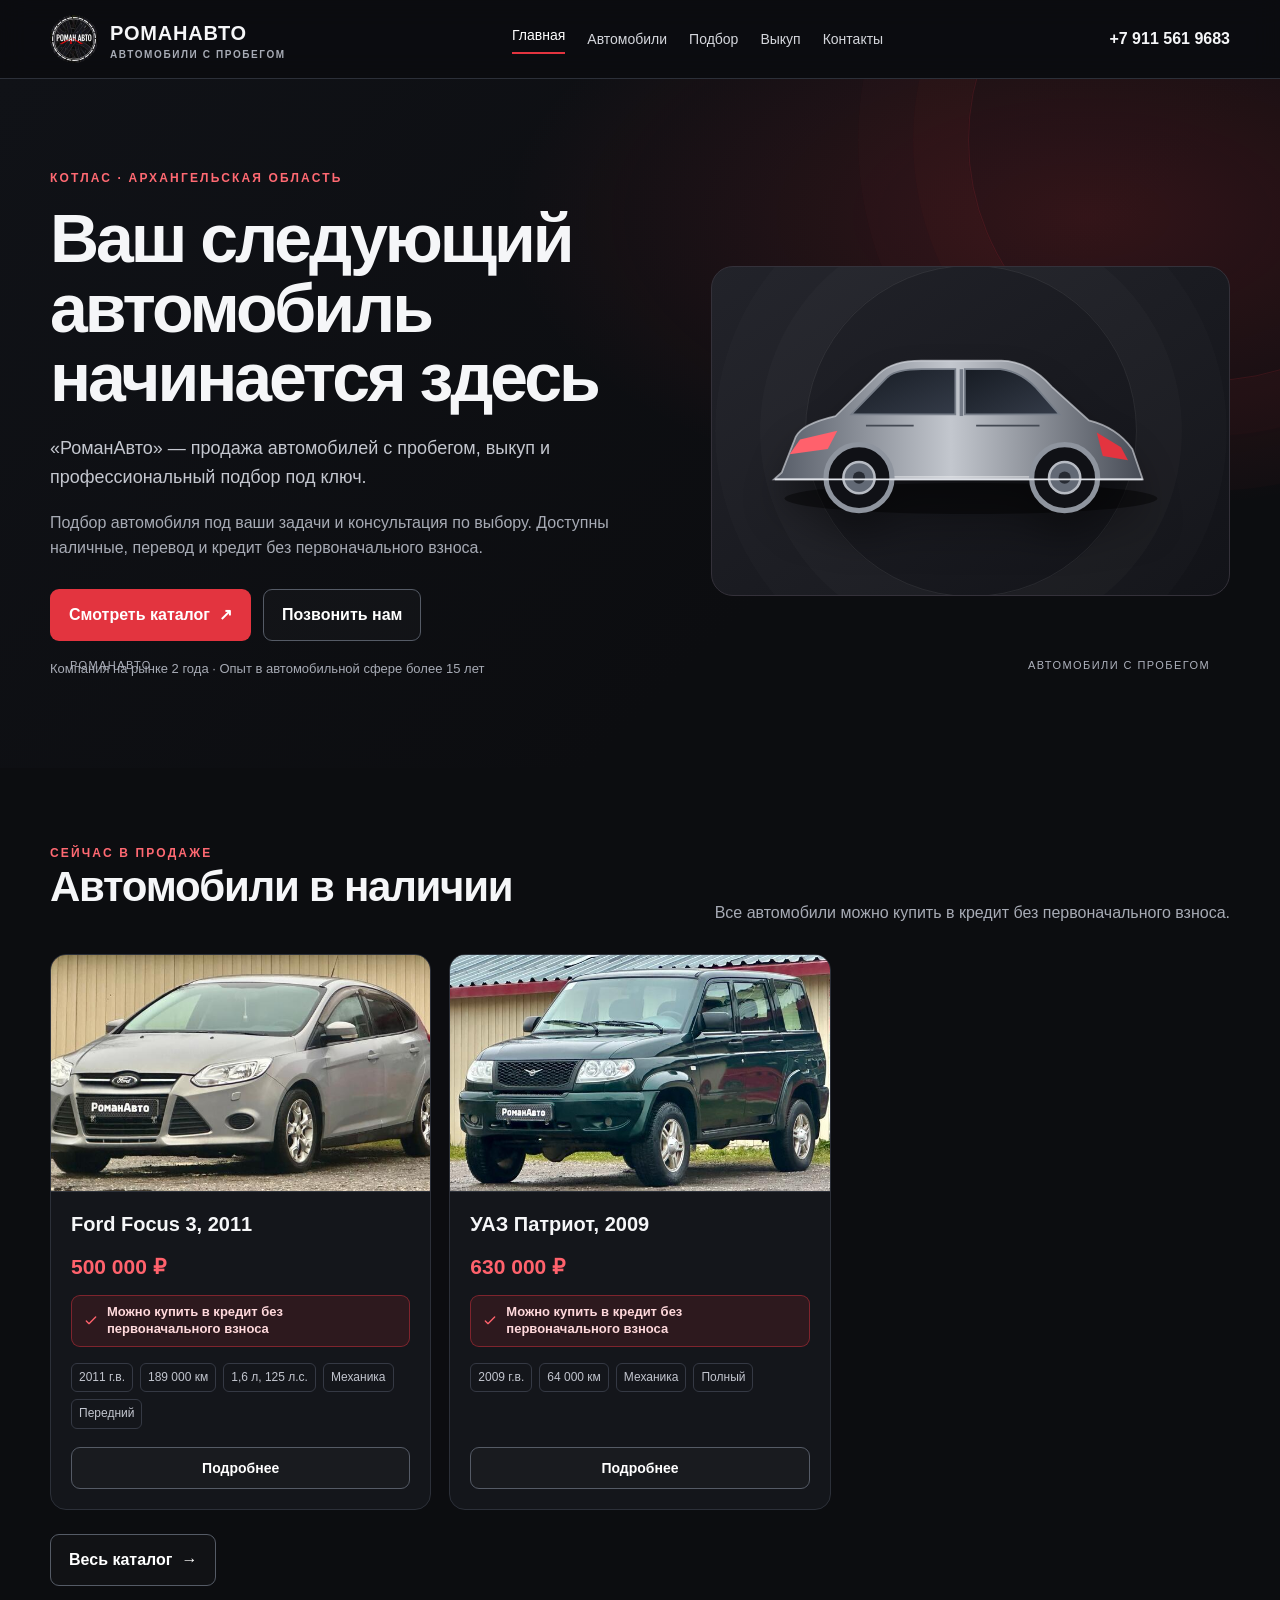
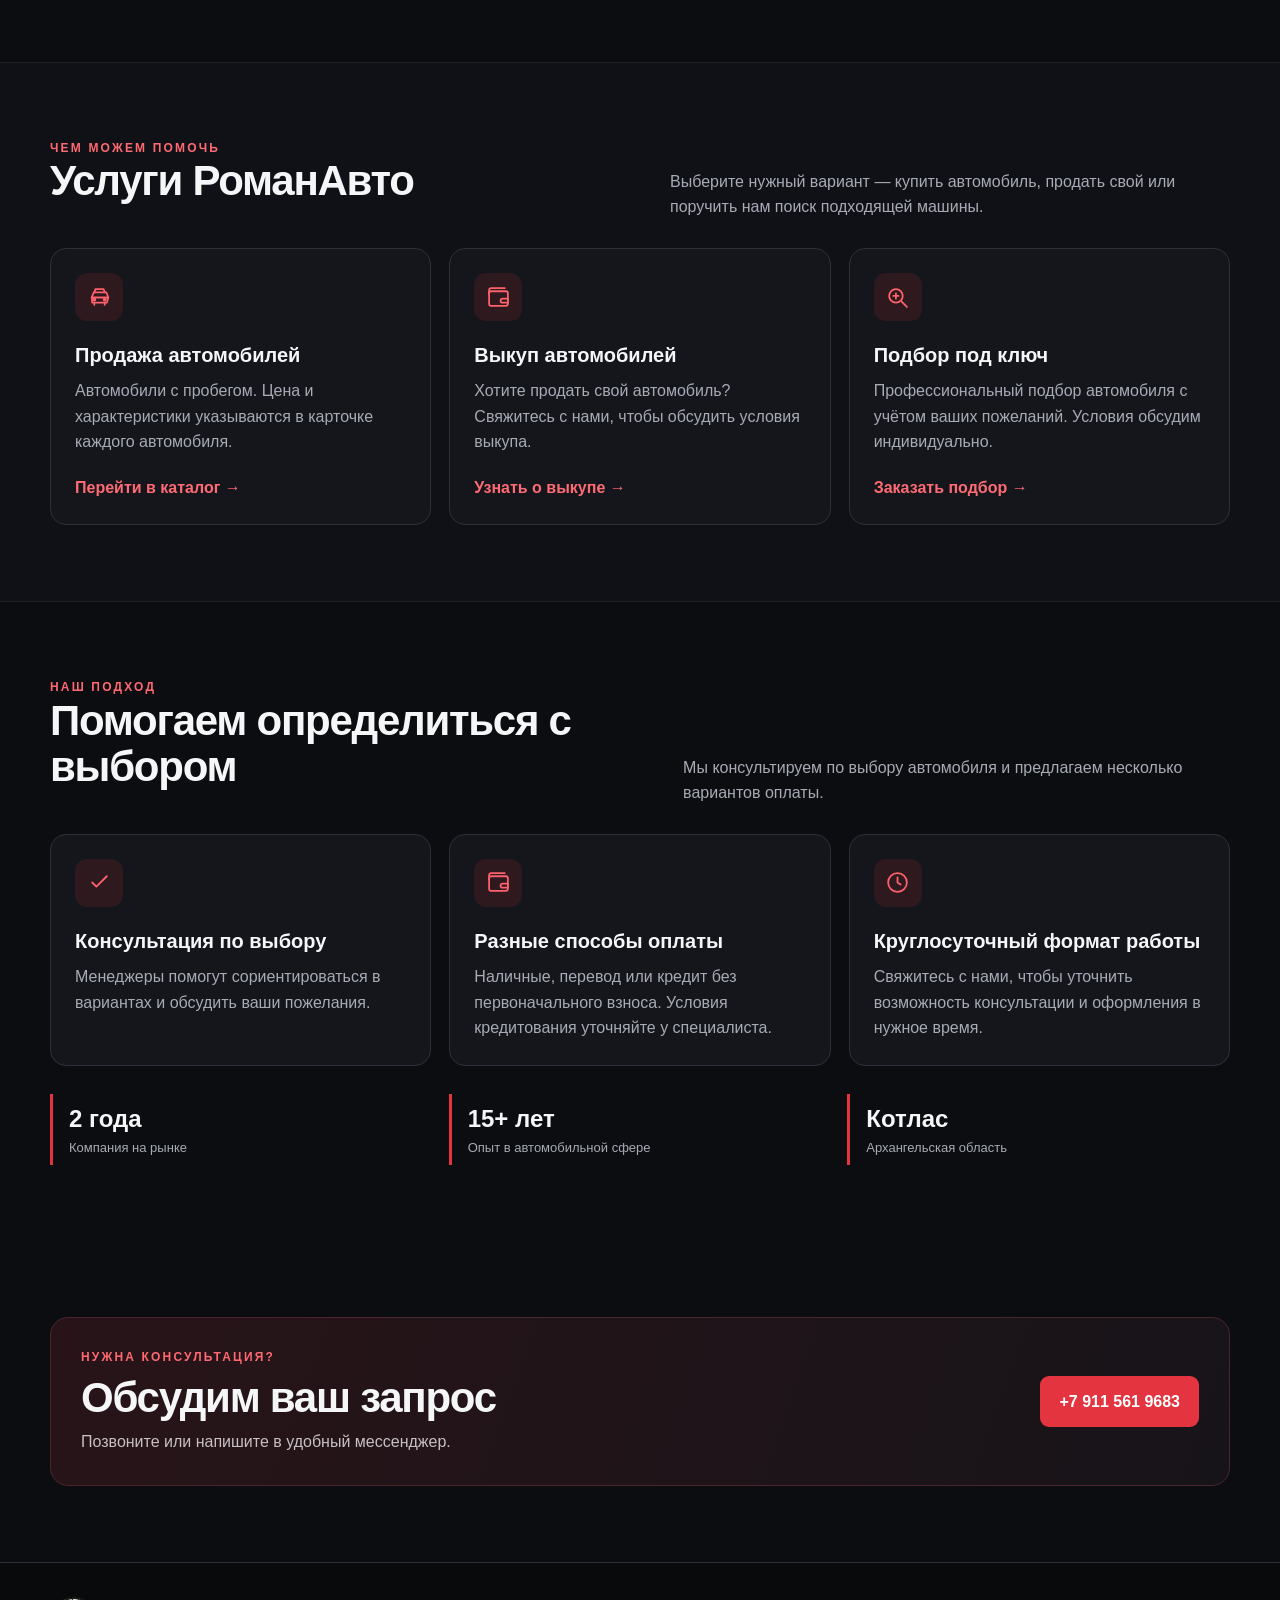
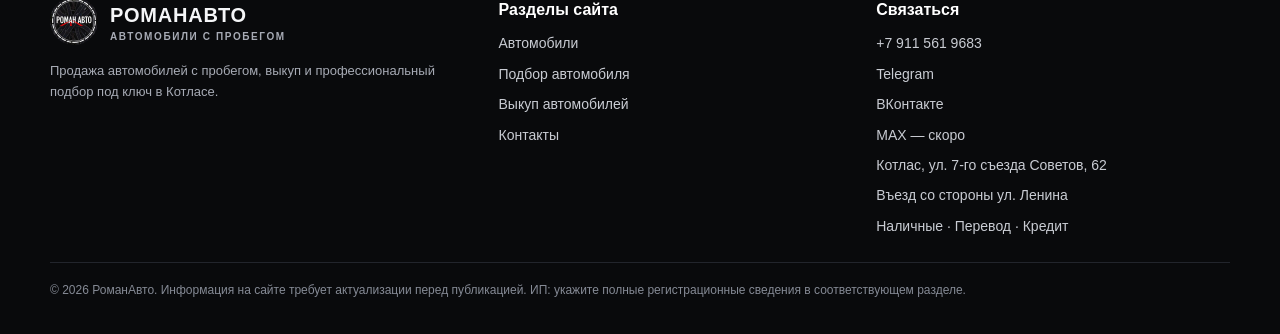
==== index.html @ b4054505 "Подчистил, убрал лишние пробелы и исправил ошибки в коде." ====
<!doctype html>
<html lang="ru">
<head>
<meta charset="utf-8">
<meta name="viewport" content="width=device-width, initial-scale=1">
<meta name="theme-color" content="#0c0d10">
<meta name="description" content="РоманАвто в Котласе, Архангельская область: продажа автомобилей с пробегом, выкуп и профессиональный подбор под ключ. Наличные, перевод, кредит.">
<title>РоманАвто — автомобили с пробегом в Котласе</title>
<link rel="stylesheet" href="assets/style.css">
</head>
<body>
<a class="skip-link" href="#main">Перейти к содержанию</a>
<header class="site-header"><div class="container header-inner">
<a class="brand" href="index.html"><img class="brand-logo" src="assets/logo.jpg" alt="Логотип РоманАвто" width="48" height="48"><span>РОМАНАВТО<small>АВТОМОБИЛИ С ПРОБЕГОМ</small></span></a>
<button class="menu-toggle" aria-expanded="false" aria-label="Открыть меню">Меню ☰</button>
<nav class="nav" aria-label="Основная навигация"><a href="index.html" aria-current="page">Главная</a><a href="catalog.html" >Автомобили</a><a href="selection.html" >Подбор</a><a href="buyout.html" >Выкуп</a><a href="contacts.html" >Контакты</a></nav>
<a class="header-phone" href="tel:+79115619683">+7 911 561 9683</a>
</div></header>
<main id="main">
<section class="hero"><div class="container hero-grid">
<div>
<div class="eyebrow">Котлас · Архангельская область</div>
<h1>Ваш следующий автомобиль начинается здесь</h1>
<p class="lead">«РоманАвто» — продажа автомобилей с пробегом, выкуп и профессиональный подбор под ключ.</p>
<p style="color:#a7abb5">Подбор автомобиля под ваши задачи и консультация по выбору. Доступны наличные, перевод и кредит без первоначального взноса.</p>
<div class="hero-actions"><a class="btn btn-primary" href="catalog.html">Смотреть каталог <span aria-hidden="true">↗</span></a><a class="btn btn-secondary" href="tel:+79115619683">Позвонить нам</a></div>
<p class="hero-note">Компания на рынке 2 года · Опыт в автомобильной сфере более 15 лет</p>
</div>
<div class="hero-visual"><svg class="car-art" viewBox="0 0 560 260" role="img" aria-label="Стилизованная иллюстрация автомобиля">
<defs><linearGradient id="paint" x1="0" x2="1"><stop offset="0" stop-color="#555b66"/><stop offset=".48" stop-color="#c3c7ce"/><stop offset="1" stop-color="#464b55"/></linearGradient><linearGradient id="glass" x1="0" y1="0" x2="1" y2="1"><stop stop-color="#171c24"/><stop offset="1" stop-color="#343b48"/></linearGradient></defs>
<ellipse cx="280" cy="208" rx="215" ry="18" fill="#000" opacity=".45"/>
<path d="M62 178 L78 137 Q85 122 124 113 L174 64 Q190 49 223 49 L315 49 Q348 50 373 79 L416 118 Q448 126 466 151 L478 186 L53 186 Z" fill="url(#paint)" stroke="#d6d9df" stroke-opacity=".65" stroke-width="2"/>
<path d="M142 111 L184 68 Q194 59 223 59 L262 59 L262 111 Z" fill="url(#glass)" stroke="#777e89" stroke-width="2"/>
<path d="M273 59 L314 59 Q340 62 360 86 L382 111 L273 111 Z" fill="url(#glass)" stroke="#777e89" stroke-width="2"/>
<path d="M269 59 L269 113" stroke="#747b87" stroke-width="4"/>
<path d="M83 140 L126 130 L115 151 L71 157 Z" fill="#ff616c"/>
<path d="M425 132 L453 149 L461 164 L432 159 Z" fill="#e3343f"/>
<path d="M127 183 L403 183" stroke="#f0f1f4" stroke-opacity=".5" stroke-width="2"/>
<path d="M159 124 L214 124 M286 124 L359 124" stroke="#444a54" stroke-width="2"/>
<circle cx="151" cy="184" r="38" fill="#101116" stroke="#8e949e" stroke-width="6"/><circle cx="151" cy="184" r="18" fill="#626975" stroke="#b7bbc3" stroke-width="3"/><circle cx="151" cy="184" r="7" fill="#272b33"/>
<circle cx="388" cy="184" r="38" fill="#101116" stroke="#8e949e" stroke-width="6"/><circle cx="388" cy="184" r="18" fill="#626975" stroke="#b7bbc3" stroke-width="3"/><circle cx="388" cy="184" r="7" fill="#272b33"/>
<path d="M54 186 L478 186" stroke="#dfe2e8" stroke-width="2"/>
</svg></div>
<div class="visual-label"><span>РОМАНАВТО</span><span>АВТОМОБИЛИ С ПРОБЕГОМ</span></div></div>
</div></section>
<section class="section"><div class="container">
<div class="section-head"><div><div class="eyebrow">Сейчас в продаже</div><h2>Автомобили в наличии</h2></div><p>Все автомобили можно купить в кредит без первоначального взноса.</p></div>
<div class="car-grid" data-car-featured></div>
<div style="margin-top:24px"><a class="btn btn-secondary" href="catalog.html">Весь каталог <span aria-hidden="true">→</span></a></div>
</div></section>
<section class="section section-alt"><div class="container">
<div class="section-head"><div><div class="eyebrow">Чем можем помочь</div><h2>Услуги РоманАвто</h2></div><p>Выберите нужный вариант — купить автомобиль, продать свой или поручить нам поиск подходящей машины.</p></div>
<div class="grid-3">
<article class="card service-card"><div class="card-icon"><svg viewBox="0 0 24 24" fill="none" stroke="currentColor" stroke-width="1.7" stroke-linecap="round" stroke-linejoin="round" aria-hidden="true"><path d="M5 17h14l1.5-5-2-5h-12l-2 5L5 17Z"/><path d="M4.5 12h15M7 17v2m10-2v2M7 7l1-3h8l1 3"/><circle cx="7" cy="14" r="1"/><circle cx="17" cy="14" r="1"/></svg></div><h3>Продажа автомобилей</h3><p>Автомобили с пробегом. Цена и характеристики указываются в карточке каждого автомобиля.</p><a class="text-link" href="catalog.html">Перейти в каталог →</a></article>
<article class="card service-card"><div class="card-icon"><svg viewBox="0 0 24 24" fill="none" stroke="currentColor" stroke-width="1.7" stroke-linecap="round" stroke-linejoin="round" aria-hidden="true"><rect x="3" y="6" width="18" height="14" rx="2"/><path d="M3 9V5a2 2 0 0 1 2-2h13"/><path d="M16 13h5v4h-5a2 2 0 0 1 0-4Z"/></svg></div><h3>Выкуп автомобилей</h3><p>Хотите продать свой автомобиль? Свяжитесь с нами, чтобы обсудить условия выкупа.</p><a class="text-link" href="buyout.html">Узнать о выкупе →</a></article>
<article class="card service-card"><div class="card-icon"><svg viewBox="0 0 24 24" fill="none" stroke="currentColor" stroke-width="1.7" stroke-linecap="round" stroke-linejoin="round" aria-hidden="true"><circle cx="10.5" cy="10.5" r="6.5"/><path d="m16 16 5 5"/><path d="M8 10.5h5M10.5 8v5"/></svg></div><h3>Подбор под ключ</h3><p>Профессиональный подбор автомобиля с учётом ваших пожеланий. Условия обсудим индивидуально.</p><a class="text-link" href="selection.html">Заказать подбор →</a></article>
</div>
</div></section>
<section class="section"><div class="container">
<div class="section-head"><div><div class="eyebrow">Наш подход</div><h2>Помогаем определиться с выбором</h2></div><p>Мы консультируем по выбору автомобиля и предлагаем несколько вариантов оплаты.</p></div>
<div class="grid-3">
<div class="card"><div class="card-icon"><svg viewBox="0 0 24 24" fill="none" stroke="currentColor" stroke-width="1.7" stroke-linecap="round" stroke-linejoin="round" aria-hidden="true"><path d="m5 12 4 4L19 6"/></svg></div><h3>Консультация по выбору</h3><p>Менеджеры помогут сориентироваться в вариантах и обсудить ваши пожелания.</p></div>
<div class="card"><div class="card-icon"><svg viewBox="0 0 24 24" fill="none" stroke="currentColor" stroke-width="1.7" stroke-linecap="round" stroke-linejoin="round" aria-hidden="true"><rect x="3" y="6" width="18" height="14" rx="2"/><path d="M3 9V5a2 2 0 0 1 2-2h13"/><path d="M16 13h5v4h-5a2 2 0 0 1 0-4Z"/></svg></div><h3>Разные способы оплаты</h3><p>Наличные, перевод или кредит без первоначального взноса. Условия кредитования уточняйте у специалиста.</p></div>
<div class="card"><div class="card-icon"><svg viewBox="0 0 24 24" fill="none" stroke="currentColor" stroke-width="1.7" stroke-linecap="round" stroke-linejoin="round" aria-hidden="true"><circle cx="12" cy="12" r="9"/><path d="M12 7v5l3 2"/></svg></div><h3>Круглосуточный формат работы</h3><p>Свяжитесь с нами, чтобы уточнить возможность консультации и оформления в нужное время.</p></div>
</div>
<div class="stats"><div class="stat"><strong>2 года</strong><span>Компания на рынке</span></div><div class="stat"><strong>15+ лет</strong><span>Опыт в автомобильной сфере</span></div><div class="stat"><strong>Котлас</strong><span>Архангельская область</span></div></div>
</div></section>
<section class="section"><div class="container">
<div class="cta-band"><div><div class="eyebrow">Нужна консультация?</div><h2 style="margin:8px 0">Обсудим ваш запрос</h2><p>Позвоните или напишите в удобный мессенджер.</p></div><a class="btn btn-primary" href="tel:+79115619683">+7 911 561 9683</a></div>
</div></section>
</main>
<footer class="site-footer"><div class="container">
<div class="footer-grid">
<div><a class="brand" href="index.html"><img class="brand-logo" src="assets/logo.jpg" alt="Логотип РоманАвто" width="48" height="48"><span>РОМАНАВТО<small>АВТОМОБИЛИ С ПРОБЕГОМ</small></span></a><p class="footer-copy" style="margin-top:16px">Продажа автомобилей с пробегом, выкуп и профессиональный подбор под ключ в Котласе.</p></div>
<div><div class="footer-title">Разделы сайта</div><div class="footer-links"><a href="catalog.html">Автомобили</a><a href="selection.html">Подбор автомобиля</a><a href="buyout.html">Выкуп автомобилей</a><a href="contacts.html">Контакты</a></div></div>
<div><div class="footer-title">Связаться</div><div class="footer-links"><a href="tel:+79115619683">+7 911 561 9683</a><a href="https://t.me/romanavtosv" target="_blank" rel="noopener noreferrer">Telegram</a><a href="https://vk.ru/romanautos" target="_blank" rel="noopener noreferrer">ВКонтакте</a><span>MAX — скоро</span><a href="contacts.html#map">Котлас, ул. 7-го съезда Советов, 62</a><span>Въезд со стороны ул. Ленина</span><span>Наличные · Перевод · Кредит</span></div></div>
</div><div class="footer-bottom">© <span data-year></span> РоманАвто. Информация на сайте требует актуализации перед публикацией. ИП: укажите полные регистрационные сведения в соответствующем разделе.</div>
</div></footer>
<script>document.querySelectorAll("[data-year]").forEach(el=>el.textContent=new Date().getFullYear());</script>
<script src="assets/cars.js"></script><script src="assets/script.js"></script>
</body>
</html>
---- assets/style.css ----
:root {
  --bg: #0c0d10;
  --panel: #14161b;
  --panel-2: #1b1e25;
  --text: #f5f6f8;
  --muted: #a7abb5;
  --line: #2c3039;
  --red: #e3343f;
  --red-hover: #ff4651;
  --max: 1180px;
}
* { box-sizing: border-box; }
html { scroll-behavior: smooth; }
body {
  margin: 0; background: var(--bg); color: var(--text);
  font: 16px/1.6 Inter, -apple-system, BlinkMacSystemFont, "Segoe UI", Arial, sans-serif;
}
a { color: inherit; text-decoration: none; }
img, svg { max-width: 100%; }
button, input, select { font: inherit; }
.container { width: min(var(--max), calc(100% - 40px)); margin: 0 auto; }
.skip-link { position: absolute; left: -9999px; }
.skip-link:focus { left: 16px; top: 16px; z-index: 100; background: #fff; color: #000; padding: 10px; }
.site-header { position: sticky; top: 0; z-index: 20; background: rgba(12,13,16,.94); backdrop-filter: blur(14px); border-bottom: 1px solid var(--line); }
.header-inner { display:flex; align-items:center; justify-content:space-between; min-height:78px; gap:24px; }
.brand { display:flex; align-items:center; gap:12px; font-weight:900; letter-spacing:.04em; font-size:20px; }
.brand-mark { display:grid; place-items:center; width:42px; height:42px; background:var(--red); border-radius:10px; color:#fff; font-weight:900; font-size:19px; }
.brand-logo { display:block; width:48px; height:48px; border-radius:50%; object-fit:cover; flex-shrink:0; }
.brand small { display:block; font-size:10px; color:var(--muted); letter-spacing:.16em; font-weight:700; line-height:1.2; }
.nav { display:flex; gap:22px; align-items:center; }
.nav a { font-size:14px; color:#d5d7dd; transition:color .2s; }
.nav a:hover, .nav a[aria-current="page"] { color:#fff; }
.nav a[aria-current="page"] { border-bottom:2px solid var(--red); padding-bottom:6px; }
.header-phone { white-space:nowrap; font-weight:800; }
.menu-toggle { display:none; background:transparent; color:#fff; border:1px solid var(--line); border-radius:8px; padding:8px 11px; }
.btn { display:inline-flex; justify-content:center; align-items:center; gap:9px; min-height:48px; padding:12px 18px; border-radius:9px; border:1px solid transparent; font-weight:800; cursor:pointer; transition:transform .2s, background .2s; }
.btn:hover { transform:translateY(-1px); }
.btn-primary { background:var(--red); color:white; }
.btn-primary:hover { background:var(--red-hover); }
.btn-secondary { border-color:#555b66; background:rgba(255,255,255,.02); color:#fff; }
.btn-secondary:hover { background:rgba(255,255,255,.08); }
.btn-small { min-height:40px; padding:9px 13px; font-size:14px; }
.hero { position:relative; overflow:hidden; padding:90px 0 76px; background:radial-gradient(ellipse at 85% 20%, rgba(227,52,63,.18), transparent 38%), linear-gradient(135deg,#101217,#0c0d10 65%); }
.hero:after { content:""; position:absolute; width:480px; height:480px; border:1px solid rgba(227,52,63,.15); border-radius:50%; right:-170px; top:-180px; box-shadow:0 0 0 55px rgba(227,52,63,.025), 0 0 0 110px rgba(227,52,63,.02); pointer-events:none; }
.hero-grid { display:grid; grid-template-columns:1.08fr .92fr; align-items:center; gap:52px; position:relative; z-index:1; }
.eyebrow { color:#ff6972; font-size:12px; letter-spacing:.18em; text-transform:uppercase; font-weight:900; }
h1,h2,h3,p { margin-top:0; }
h1 { font-size:clamp(38px,5.5vw,68px); line-height:1.02; letter-spacing:-.045em; margin:16px 0 22px; }
h2 { font-size:clamp(28px,3.5vw,42px); line-height:1.1; letter-spacing:-.03em; margin-bottom:16px; }
h3 { font-size:20px; line-height:1.25; margin-bottom:10px; }
.lead { font-size:18px; color:#c4c7cf; max-width:620px; }
.hero-actions { display:flex; gap:12px; flex-wrap:wrap; margin-top:28px; }
.hero-note { color:var(--muted); font-size:13px; margin-top:18px; }
.hero-visual { min-height:330px; border:1px solid #34313a; border-radius:22px; background:linear-gradient(145deg,#22232a,#121318); position:relative; display:flex; align-items:center; justify-content:center; overflow:hidden; }
.hero-visual:before { content:""; position:absolute; width:330px; height:330px; border-radius:50%; border:1px solid rgba(255,255,255,.08); box-shadow:0 0 0 45px rgba(255,255,255,.018),0 0 0 90px rgba(255,255,255,.012); }
.car-art { width:94%; position:relative; z-index:1; filter:drop-shadow(0 24px 18px rgba(0,0,0,.4)); }
.visual-label { position:absolute; bottom:18px; left:20px; right:20px; display:flex; justify-content:space-between; gap:12px; font-size:11px; color:#aeb2bd; letter-spacing:.13em; text-transform:uppercase; }
.section { padding:76px 0; }
.section-alt { background:#101116; border-top:1px solid #1d2027; border-bottom:1px solid #1d2027; }
.section-head { display:flex; justify-content:space-between; align-items:end; gap:24px; margin-bottom:28px; }
.section-head p { color:var(--muted); max-width:560px; margin-bottom:0; }
.grid-3 { display:grid; grid-template-columns:repeat(3,1fr); gap:18px; }
.grid-2 { display:grid; grid-template-columns:repeat(2,1fr); gap:18px; }
.card { background:var(--panel); border:1px solid var(--line); border-radius:16px; padding:24px; }
.card p { color:var(--muted); margin-bottom:0; }
.card-icon { width:48px; height:48px; display:grid; place-items:center; border-radius:12px; background:rgba(227,52,63,.12); color:#ff626c; margin-bottom:22px; }
.card-icon svg { width:25px; height:25px; }
.service-card { min-height:230px; display:flex; flex-direction:column; align-items:flex-start; }
.service-card .text-link { margin-top:auto; padding-top:20px; color:#ff6b74; font-weight:800; }
.text-link:hover { color:#fff; }
.stats { display:grid; grid-template-columns:repeat(3,1fr); gap:16px; margin-top:28px; }
.stat { border-left:3px solid var(--red); padding:6px 0 6px 16px; }
.stat strong { display:block; font-size:24px; }
.stat span { display:block; font-size:13px; color:var(--muted); }
.cta-band { display:flex; align-items:center; justify-content:space-between; gap:24px; background:linear-gradient(110deg,#281418,#171419); border:1px solid #4a262c; border-radius:18px; padding:30px; }
.cta-band p { margin-bottom:0; color:#c8c0c3; }
.page-hero { padding:62px 0 42px; background:radial-gradient(ellipse at 85% 10%,rgba(227,52,63,.13),transparent 35%),#101116; border-bottom:1px solid var(--line); }
.page-hero h1 { font-size:clamp(34px,4.6vw,54px); margin-bottom:14px; }
.breadcrumb { color:var(--muted); font-size:13px; margin-bottom:18px; }
.breadcrumb a:hover { color:#fff; }
.page-intro { color:#c4c7cf; max-width:760px; font-size:17px; margin-bottom:0; }
.filter-row { display:flex; flex-wrap:wrap; gap:10px; margin:24px 0; }
.filter-row input, .filter-row select, .form-control { background:#0e1014; border:1px solid #343944; color:#fff; padding:12px 14px; border-radius:9px; min-height:46px; }
.filter-row input { flex:1; min-width:210px; }
.filter-row select { min-width:180px; }
.car-grid { display:grid; grid-template-columns:repeat(3,1fr); gap:18px; }
.car-card { background:var(--panel); border:1px solid var(--line); border-radius:16px; overflow:hidden; display:flex; flex-direction:column; }
.car-card-body { padding:20px; display:flex; flex-direction:column; flex:1; }
.car-placeholder { min-height:190px; display:grid; place-items:center; background:linear-gradient(145deg,#252831,#111318); border-bottom:1px solid var(--line); position:relative; overflow:hidden; }
.car-placeholder:before { content:""; position:absolute; width:210px; height:210px; border:1px solid rgba(255,255,255,.06); border-radius:50%; box-shadow:0 0 0 30px rgba(255,255,255,.018); }
.car-placeholder svg { width:88%; position:relative; z-index:1; }
.demo-tag { position:absolute; z-index:2; top:12px; left:12px; background:#5b252b; color:#ffdfe1; border:1px solid #8d343d; border-radius:5px; font-size:10px; font-weight:900; padding:5px 8px; letter-spacing:.06em; }
.car-photo { display:block; aspect-ratio:16/10; min-height:0; padding:0; }
.car-photo:before { display:none; }
.car-photo img { width:100%; height:100%; object-fit:cover; transition:transform .3s; }
.car-card:hover .car-photo img { transform:scale(1.03); }
.credit-badge { display:flex; align-items:center; gap:8px; background:rgba(227,52,63,.12); border:1px solid rgba(227,52,63,.45); color:#ffd9dc; border-radius:9px; padding:8px 11px; font-size:13px; font-weight:700; line-height:1.3; margin:2px 0 6px; }
.credit-badge svg { width:16px; height:16px; flex-shrink:0; color:#ff626c; }
.gallery { display:flex; flex-direction:column; gap:10px; min-width:0; }
.gallery-main { display:block; border:1px solid var(--line); border-radius:16px; overflow:hidden; background:#111318; aspect-ratio:16/10; }
.gallery-main img { width:100%; height:100%; object-fit:cover; }
.gallery-thumbs { display:grid; grid-template-columns:repeat(5,1fr); gap:8px; }
.gallery-thumb { padding:0; border:2px solid transparent; border-radius:9px; overflow:hidden; cursor:pointer; background:none; aspect-ratio:16/10; opacity:.7; }
.gallery-thumb.active, .gallery-thumb:hover { border-color:var(--red); opacity:1; }
.gallery-thumb img { width:100%; height:100%; object-fit:cover; display:block; }
.promo-banner { display:block; background:#0c0d10; border-bottom:1px solid var(--line); }
.promo-banner img { display:block; width:100%; max-width:1600px; height:auto; margin:0 auto; }
.car-card h3 { margin-bottom:8px; }
.car-price { color:#ff626c; font-size:21px; font-weight:900; margin:5px 0 10px; }
.car-meta { display:flex; flex-wrap:wrap; gap:7px; margin:10px 0 18px; }
.car-meta span { font-size:12px; color:#c2c5ce; border:1px solid #353944; border-radius:6px; padding:4px 7px; }
.car-card .btn { width:100%; margin-top:auto; }
.demo-warning { padding:14px 16px; background:#21191a; border:1px solid #5b3337; color:#f2c4c7; border-radius:10px; font-size:13px; }
.detail-layout { display:grid; grid-template-columns:1.1fr .9fr; gap:28px; }
.detail-panel { background:var(--panel); border:1px solid var(--line); padding:26px; border-radius:16px; }
.list-check { list-style:none; padding:0; margin:18px 0 0; }
.list-check li { padding:10px 0 10px 28px; position:relative; border-bottom:1px solid #252832; color:#d7d9df; }
.list-check li:before { content:"✓"; position:absolute; left:0; color:#ff6972; font-weight:900; }
.contact-grid { display:grid; grid-template-columns:1fr 1fr; gap:18px; }
.contact-link { display:flex; align-items:center; gap:14px; background:var(--panel); border:1px solid var(--line); border-radius:13px; padding:18px; }
.contact-link:hover { border-color:#7b343a; }
.contact-link .card-icon { margin:0; flex-shrink:0; }
.contact-link strong { display:block; }
.contact-link span { display:block; color:var(--muted); font-size:13px; }
.form-grid { display:grid; grid-template-columns:1fr 1fr; gap:14px; }
.form-grid .full { grid-column:1/-1; }
.form-control { width:100%; }
textarea.form-control { min-height:120px; resize:vertical; }
.small-muted { font-size:12px; color:var(--muted); }
.notice { padding:16px; background:#14161b; border-left:3px solid var(--red); color:#c4c7cf; border-radius:0 8px 8px 0; }
.site-footer { border-top:1px solid var(--line); padding:34px 0; background:#090a0c; }
.footer-grid { display:grid; grid-template-columns:1.2fr 1fr 1fr; gap:24px; }
.footer-copy { color:var(--muted); font-size:13px; }
.footer-links { display:grid; gap:8px; font-size:14px; color:#c9ccd3; }
.footer-title { color:#fff; font-weight:800; margin-bottom:10px; }
.footer-bottom { border-top:1px solid #22252c; margin-top:25px; padding-top:18px; color:#858a95; font-size:12px; }
.empty-state { display:none; color:var(--muted); padding:25px 0; }
@media (max-width: 980px) {
  .nav { gap:13px; }
  .nav a { font-size:13px; }
  .header-phone { display:none; }
  .hero-grid { gap:28px; }
  .car-grid { grid-template-columns:repeat(2,1fr); }
  .grid-3 { grid-template-columns:repeat(2,1fr); }
}
@media (max-width: 720px) {
  .container { width:min(var(--max),calc(100% - 28px)); }
  .header-inner { min-height:68px; flex-wrap:wrap; gap:12px; }
  .menu-toggle { display:block; margin-left:auto; }
  .nav { display:none; order:3; width:100%; flex-direction:column; align-items:flex-start; padding:4px 0 16px; gap:13px; }
  .nav.open { display:flex; }
  .hero { padding:56px 0 48px; }
  .hero-grid, .detail-layout { grid-template-columns:1fr; }
  .hero-visual { min-height:240px; }
  .section { padding:54px 0; }
  .section-head { display:block; }
  .section-head p { margin-top:12px; }
  .grid-3, .grid-2, .car-grid, .contact-grid, .footer-grid { grid-template-columns:1fr; }
  .stats { grid-template-columns:1fr; gap:12px; }
  .cta-band { display:block; padding:23px; }
  .cta-band .btn { margin-top:18px; width:100%; }
  .form-grid { grid-template-columns:1fr; }
  .form-grid .full { grid-column:auto; }
}
.map-embed { position:relative; margin-top:16px; border-radius:14px; overflow:hidden; aspect-ratio:16/9; min-height:320px; background:#1a1b20; }
.map-embed iframe { position:absolute; inset:0; width:100%; height:100%; border:0; }
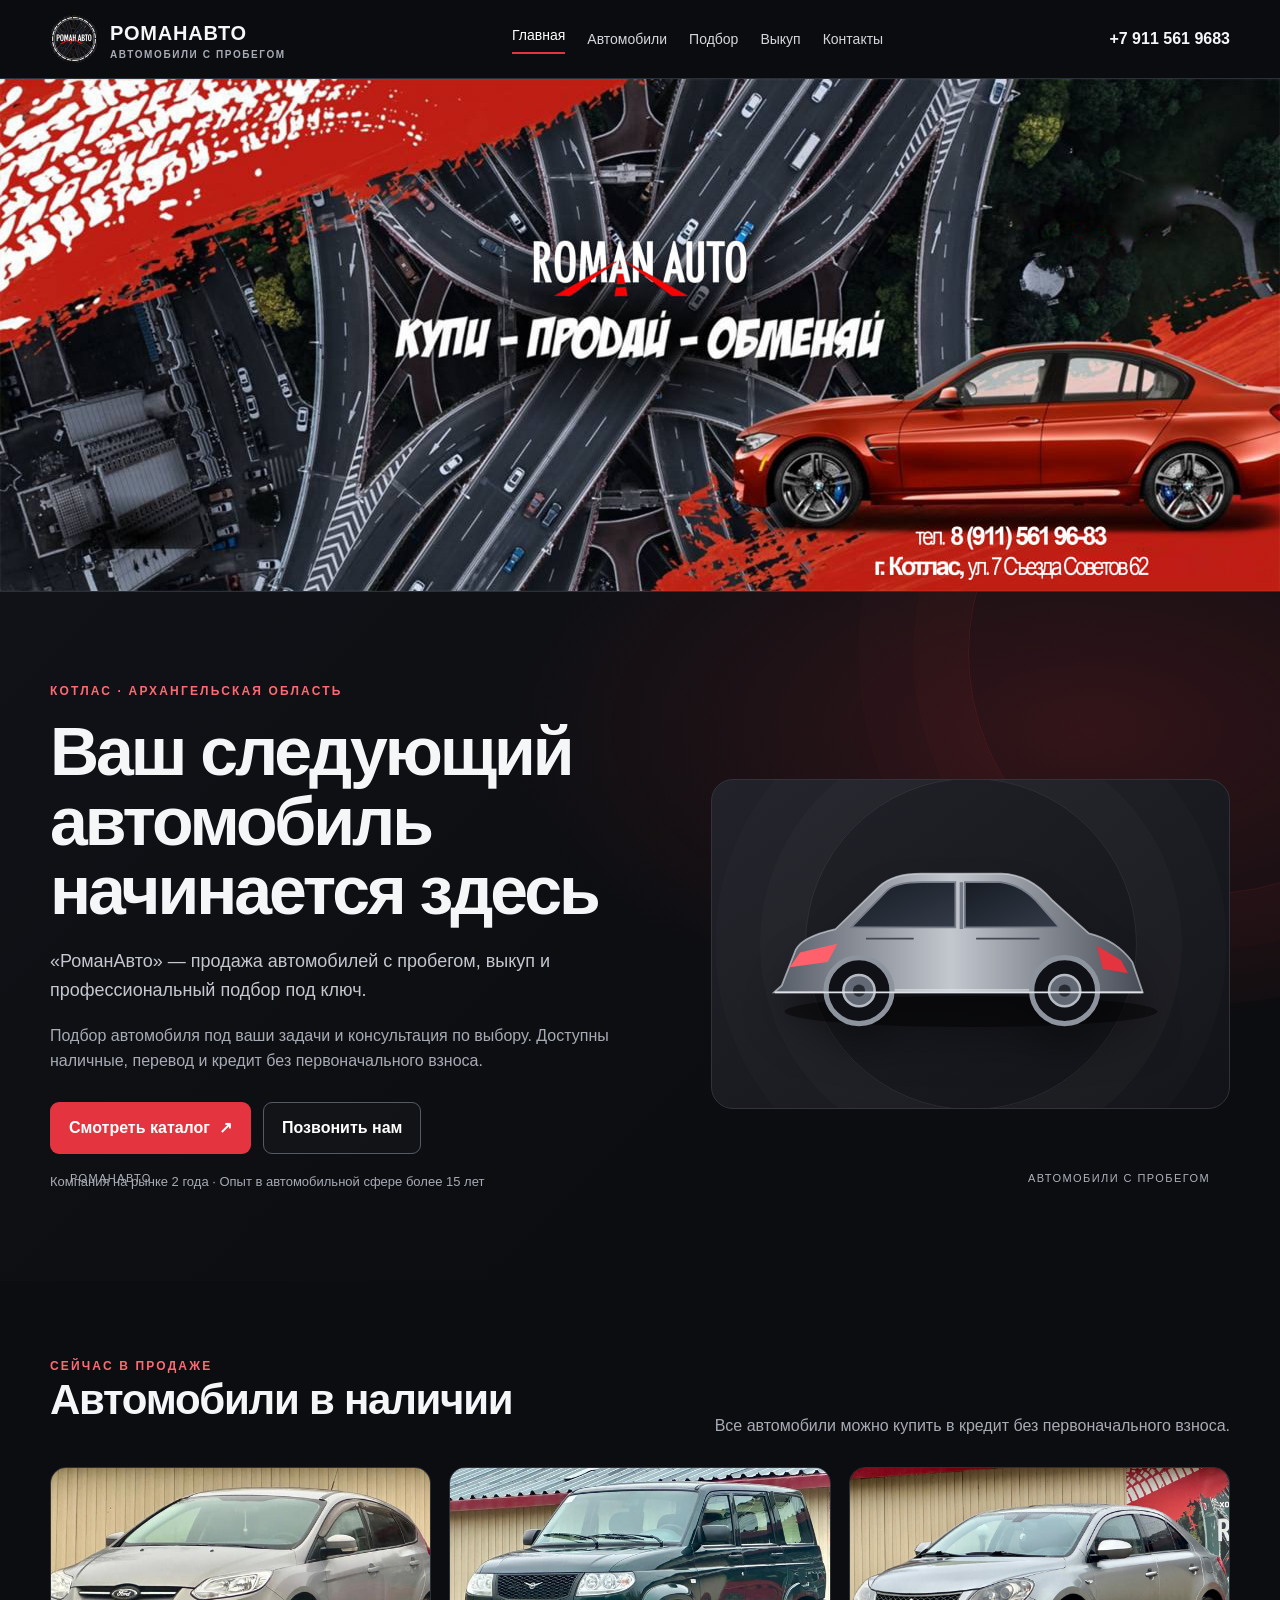
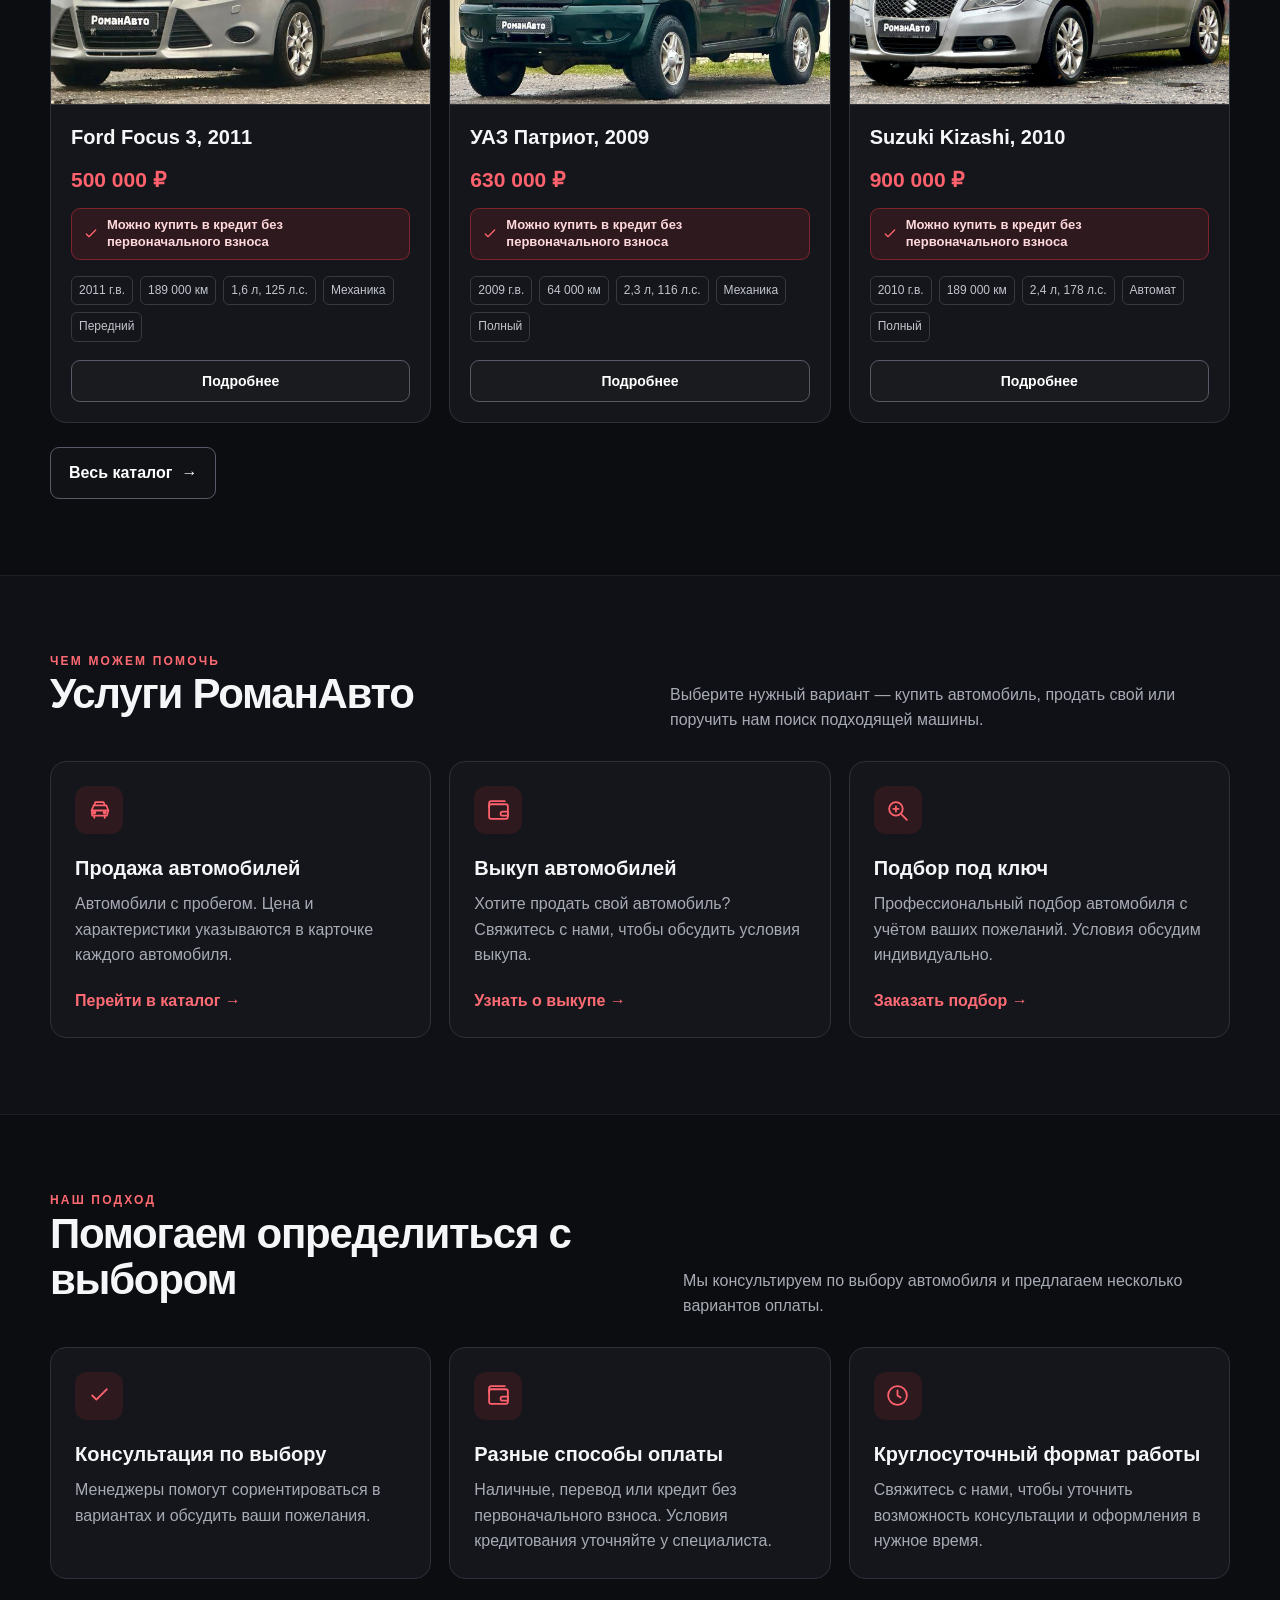
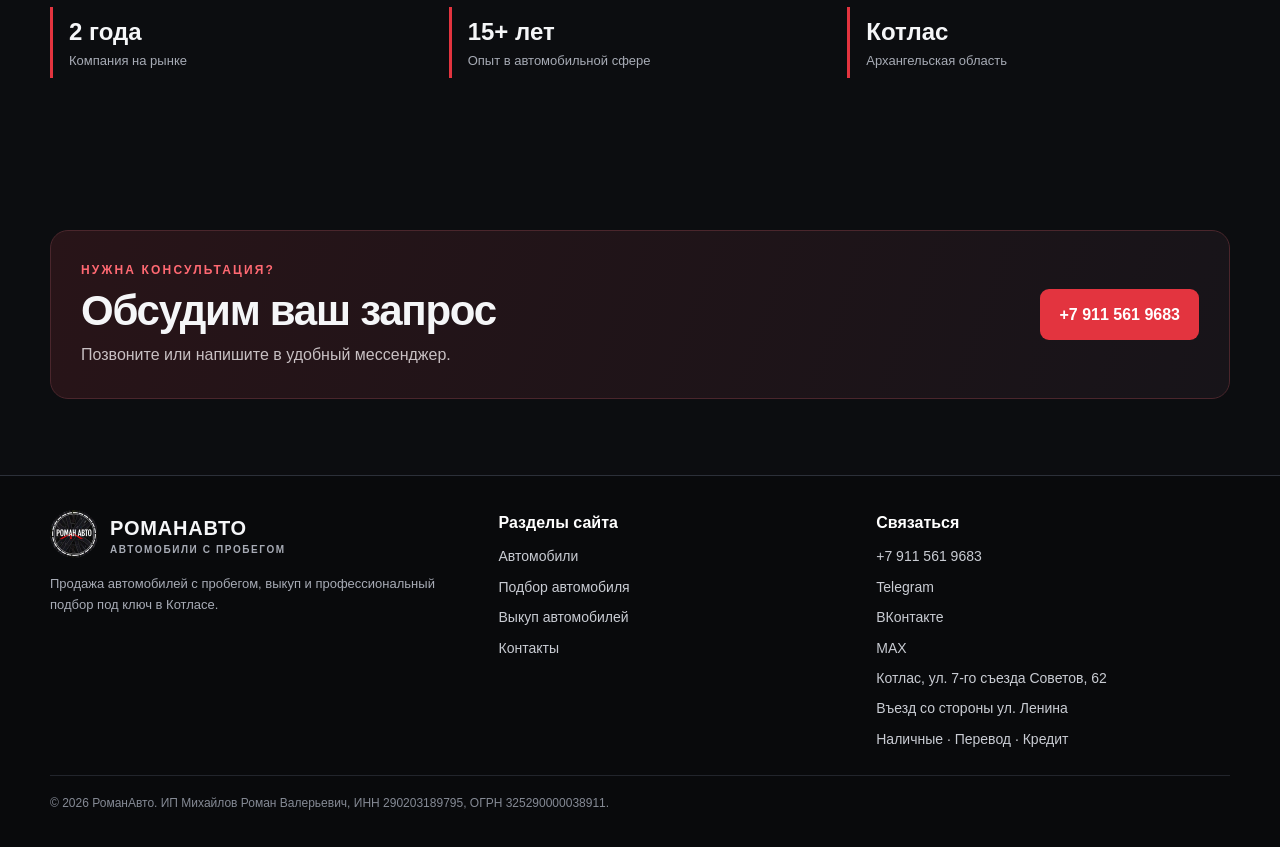
==== commit 0e9d8160: "добавил машину, исправил код" ====
--- a/index.html
+++ b/index.html
@@ -16,6 +16,9 @@
 <nav class="nav" aria-label="Основная навигация"><a href="index.html" aria-current="page">Главная</a><a href="catalog.html" >Автомобили</a><a href="selection.html" >Подбор</a><a href="buyout.html" >Выкуп</a><a href="contacts.html" >Контакты</a></nav>
 <a class="header-phone" href="tel:+79115619683">+7 911 561 9683</a>
 </div></header>
+<a class="promo-banner" href="catalog.html" aria-label="Перейти в каталог автомобилей">
+  <img src="assets/banner.jpg" alt="РоманАвто — акции и предложения по автомобилям" width="1600" height="420">
+</a>
 <main id="main">
 <section class="hero"><div class="container hero-grid">
 <div>
@@ -73,8 +76,8 @@
 <div class="footer-grid">
 <div><a class="brand" href="index.html"><img class="brand-logo" src="assets/logo.jpg" alt="Логотип РоманАвто" width="48" height="48"><span>РОМАНАВТО<small>АВТОМОБИЛИ С ПРОБЕГОМ</small></span></a><p class="footer-copy" style="margin-top:16px">Продажа автомобилей с пробегом, выкуп и профессиональный подбор под ключ в Котласе.</p></div>
 <div><div class="footer-title">Разделы сайта</div><div class="footer-links"><a href="catalog.html">Автомобили</a><a href="selection.html">Подбор автомобиля</a><a href="buyout.html">Выкуп автомобилей</a><a href="contacts.html">Контакты</a></div></div>
-<div><div class="footer-title">Связаться</div><div class="footer-links"><a href="tel:+79115619683">+7 911 561 9683</a><a href="https://t.me/romanavtosv" target="_blank" rel="noopener noreferrer">Telegram</a><a href="https://vk.ru/romanautos" target="_blank" rel="noopener noreferrer">ВКонтакте</a><span>MAX — скоро</span><a href="contacts.html#map">Котлас, ул. 7-го съезда Советов, 62</a><span>Въезд со стороны ул. Ленина</span><span>Наличные · Перевод · Кредит</span></div></div>
-</div><div class="footer-bottom">© <span data-year></span> РоманАвто. Информация на сайте требует актуализации перед публикацией. ИП: укажите полные регистрационные сведения в соответствующем разделе.</div>
+<div><div class="footer-title">Связаться</div><div class="footer-links"><a href="tel:+79115619683">+7 911 561 9683</a><a href="https://t.me/romanavtosv" target="_blank" rel="noopener noreferrer">Telegram</a><a href="https://vk.ru/romanautos" target="_blank" rel="noopener noreferrer">ВКонтакте</a><a href="https://max.ru/u/f9LHodD0cOLLKZnavLmv0NuCX86ovNaQMR8yeBUVJR7bhbGklBV84WERnbg" target="_blank" rel="noopener noreferrer">MAX</a><a href="contacts.html#map">Котлас, ул. 7-го съезда Советов, 62</a><span>Въезд со стороны ул. Ленина</span><span>Наличные · Перевод · Кредит</span></div></div>
+</div><div class="footer-bottom">© <span data-year></span> РоманАвто. ИП Михайлов Роман Валерьевич, ИНН 290203189795, ОГРН 325290000038911.</div>
 </div></footer>
 <script>document.querySelectorAll("[data-year]").forEach(el=>el.textContent=new Date().getFullYear());</script>
 <script src="assets/cars.js"></script><script src="assets/script.js"></script>
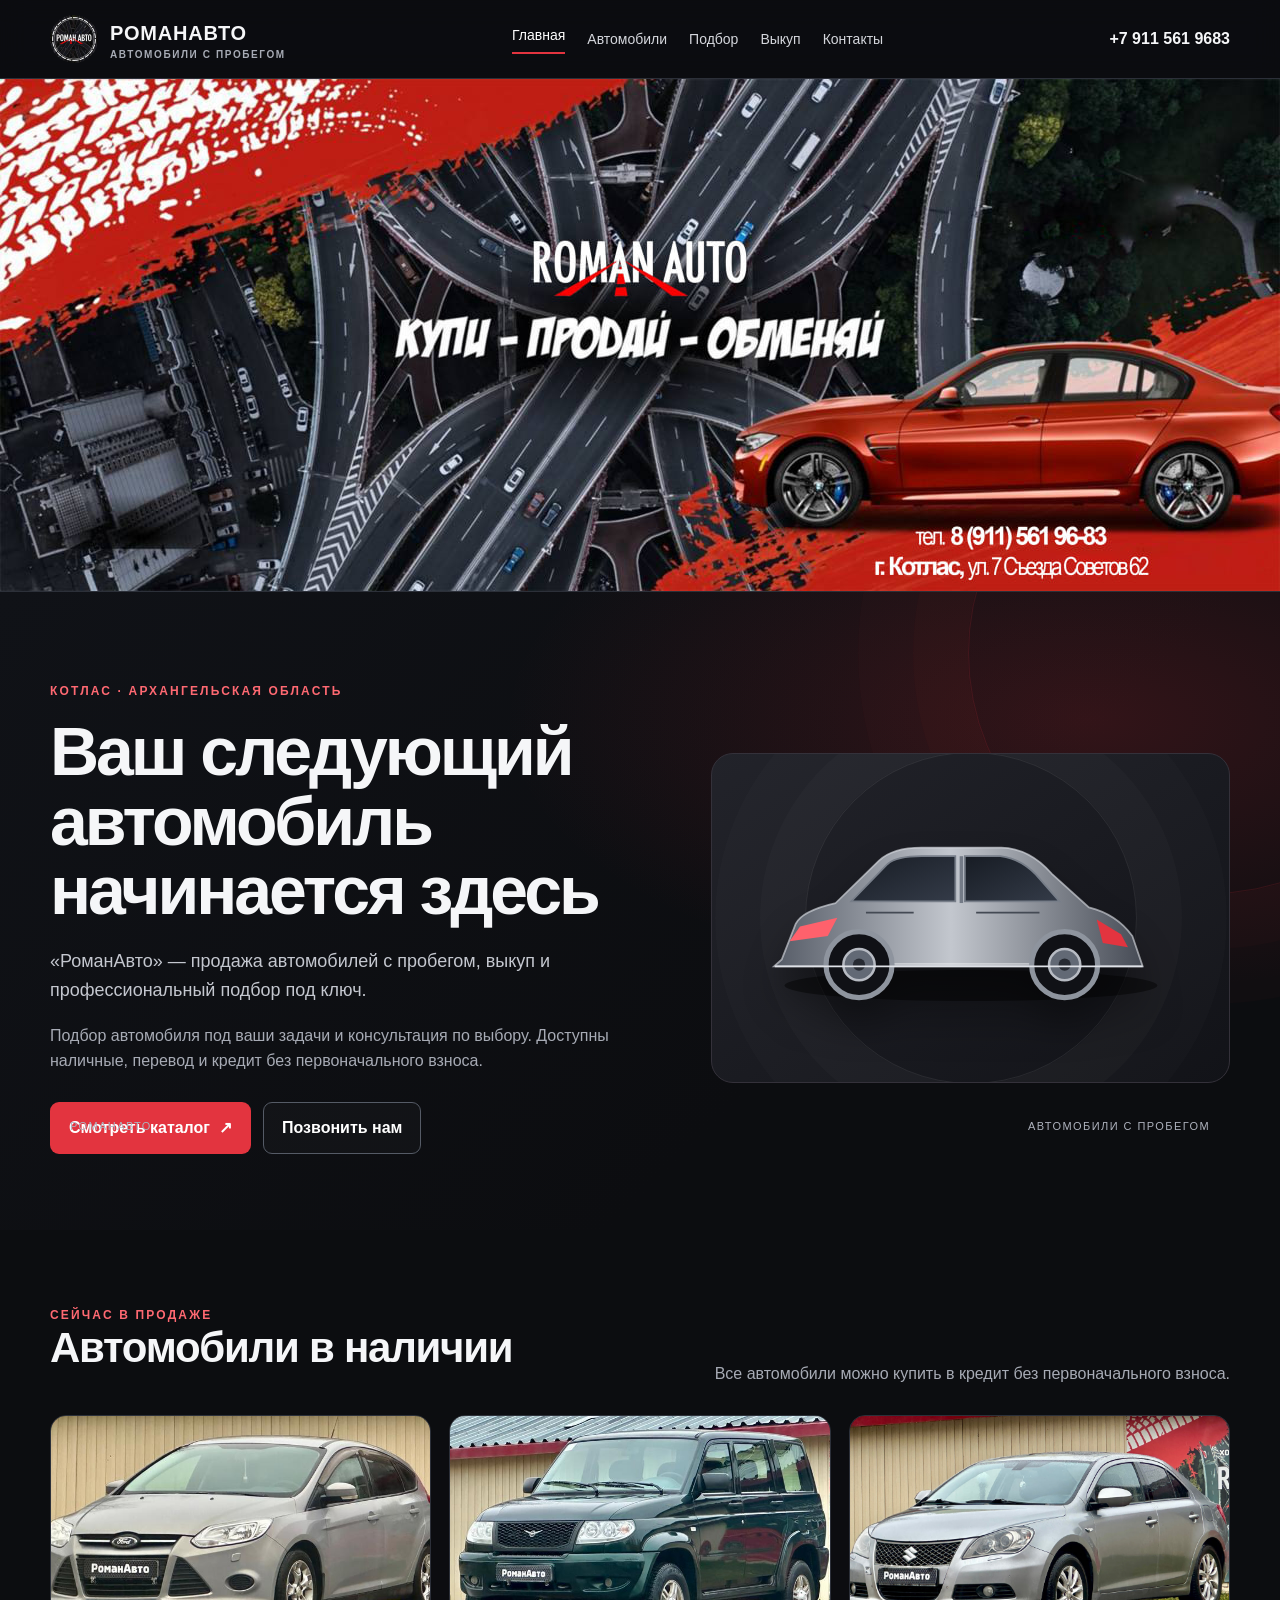
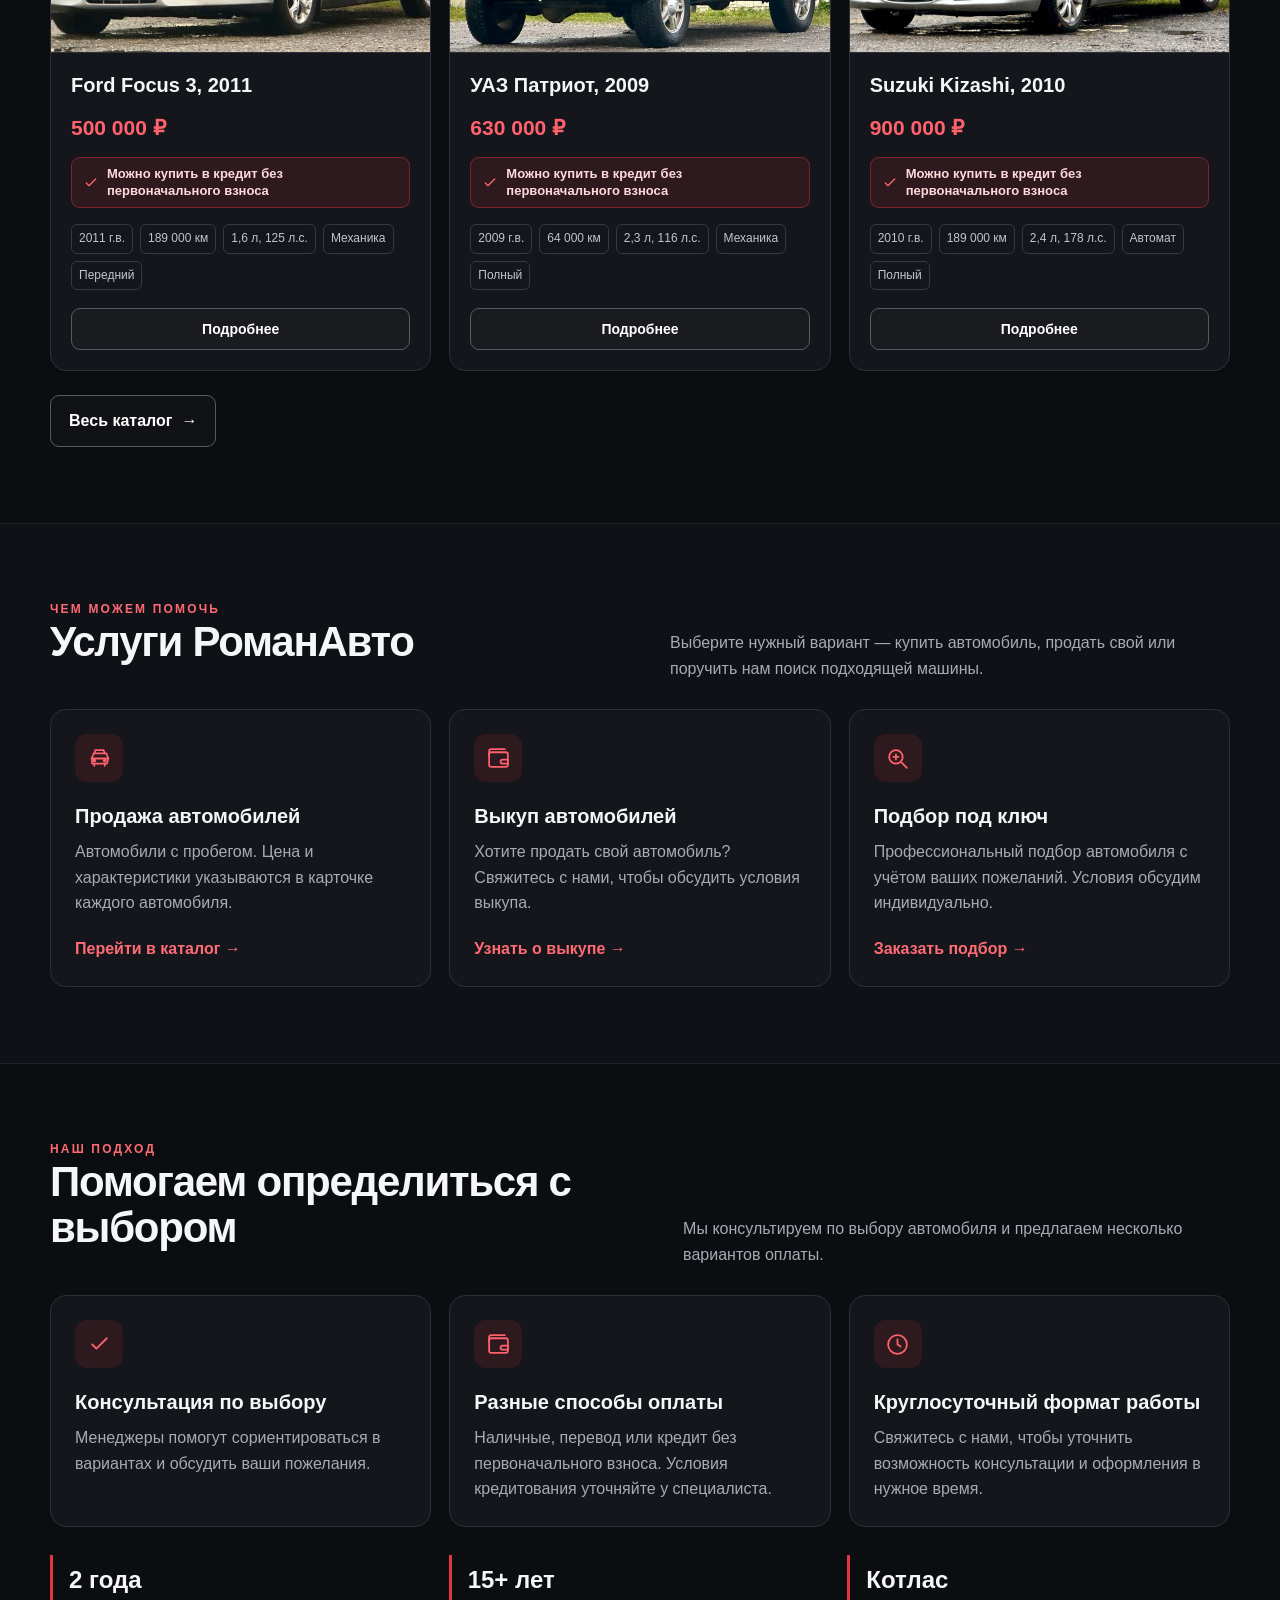
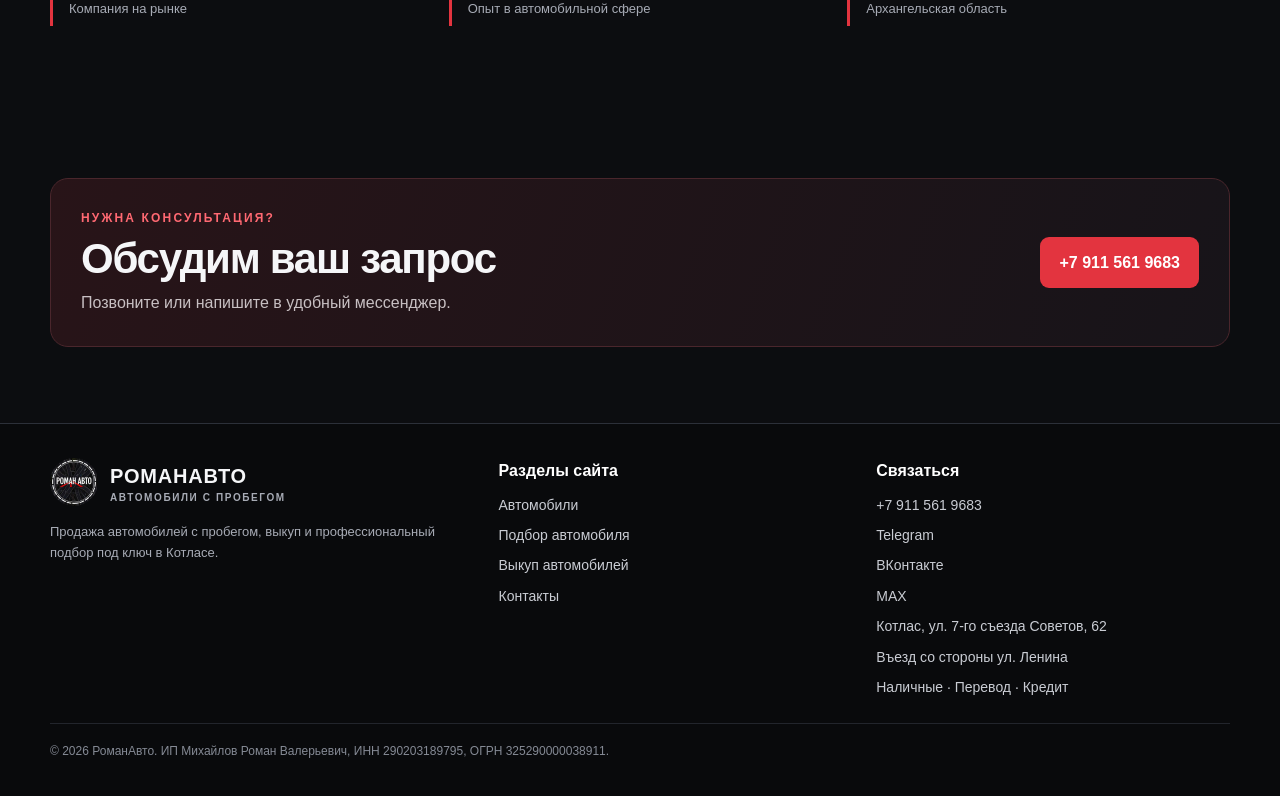
==== commit 202cfd4d: "исправил наложение текста" ====
--- a/index.html
+++ b/index.html
@@ -27,7 +27,7 @@
 <p class="lead">«РоманАвто» — продажа автомобилей с пробегом, выкуп и профессиональный подбор под ключ.</p>
 <p style="color:#a7abb5">Подбор автомобиля под ваши задачи и консультация по выбору. Доступны наличные, перевод и кредит без первоначального взноса.</p>
 <div class="hero-actions"><a class="btn btn-primary" href="catalog.html">Смотреть каталог <span aria-hidden="true">↗</span></a><a class="btn btn-secondary" href="tel:+79115619683">Позвонить нам</a></div>
-<p class="hero-note">Компания на рынке 2 года · Опыт в автомобильной сфере более 15 лет</p>
+
 </div>
 <div class="hero-visual"><svg class="car-art" viewBox="0 0 560 260" role="img" aria-label="Стилизованная иллюстрация автомобиля">
 <defs><linearGradient id="paint" x1="0" x2="1"><stop offset="0" stop-color="#555b66"/><stop offset=".48" stop-color="#c3c7ce"/><stop offset="1" stop-color="#464b55"/></linearGradient><linearGradient id="glass" x1="0" y1="0" x2="1" y2="1"><stop stop-color="#171c24"/><stop offset="1" stop-color="#343b48"/></linearGradient></defs>
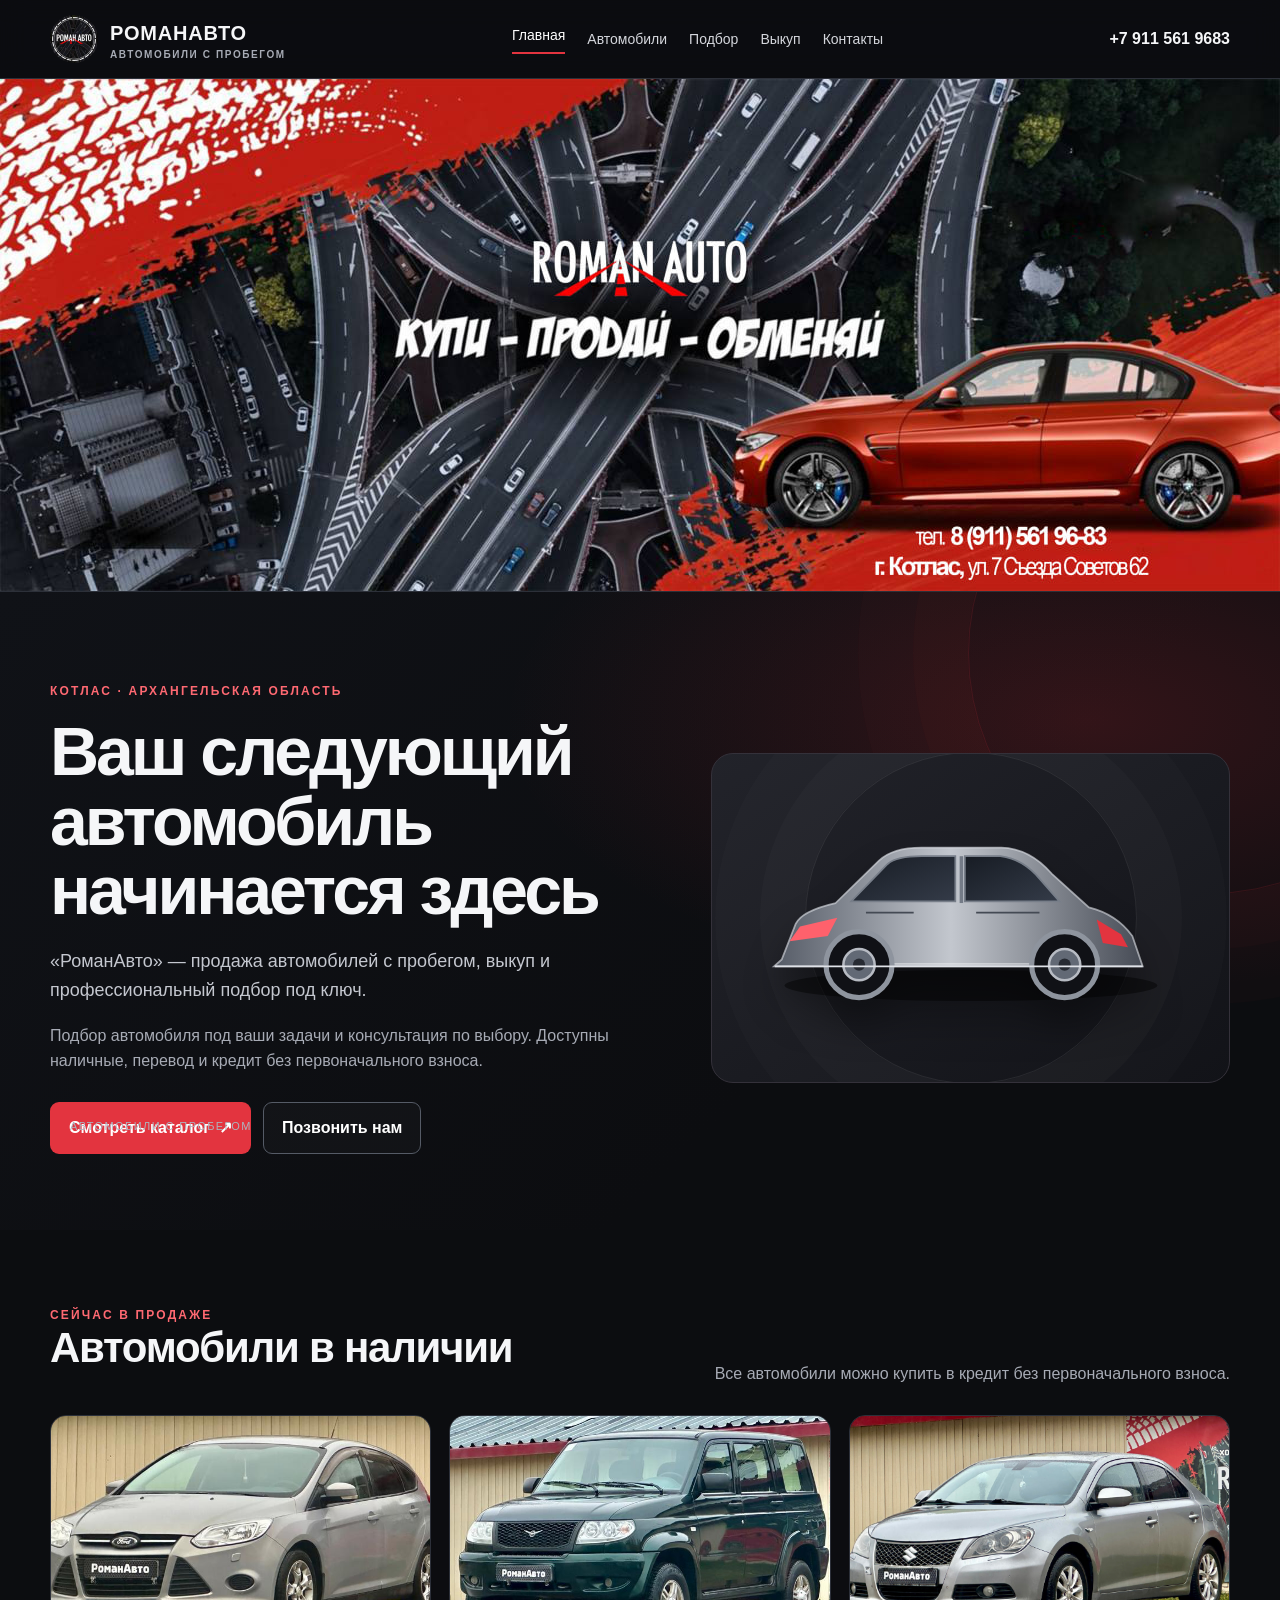
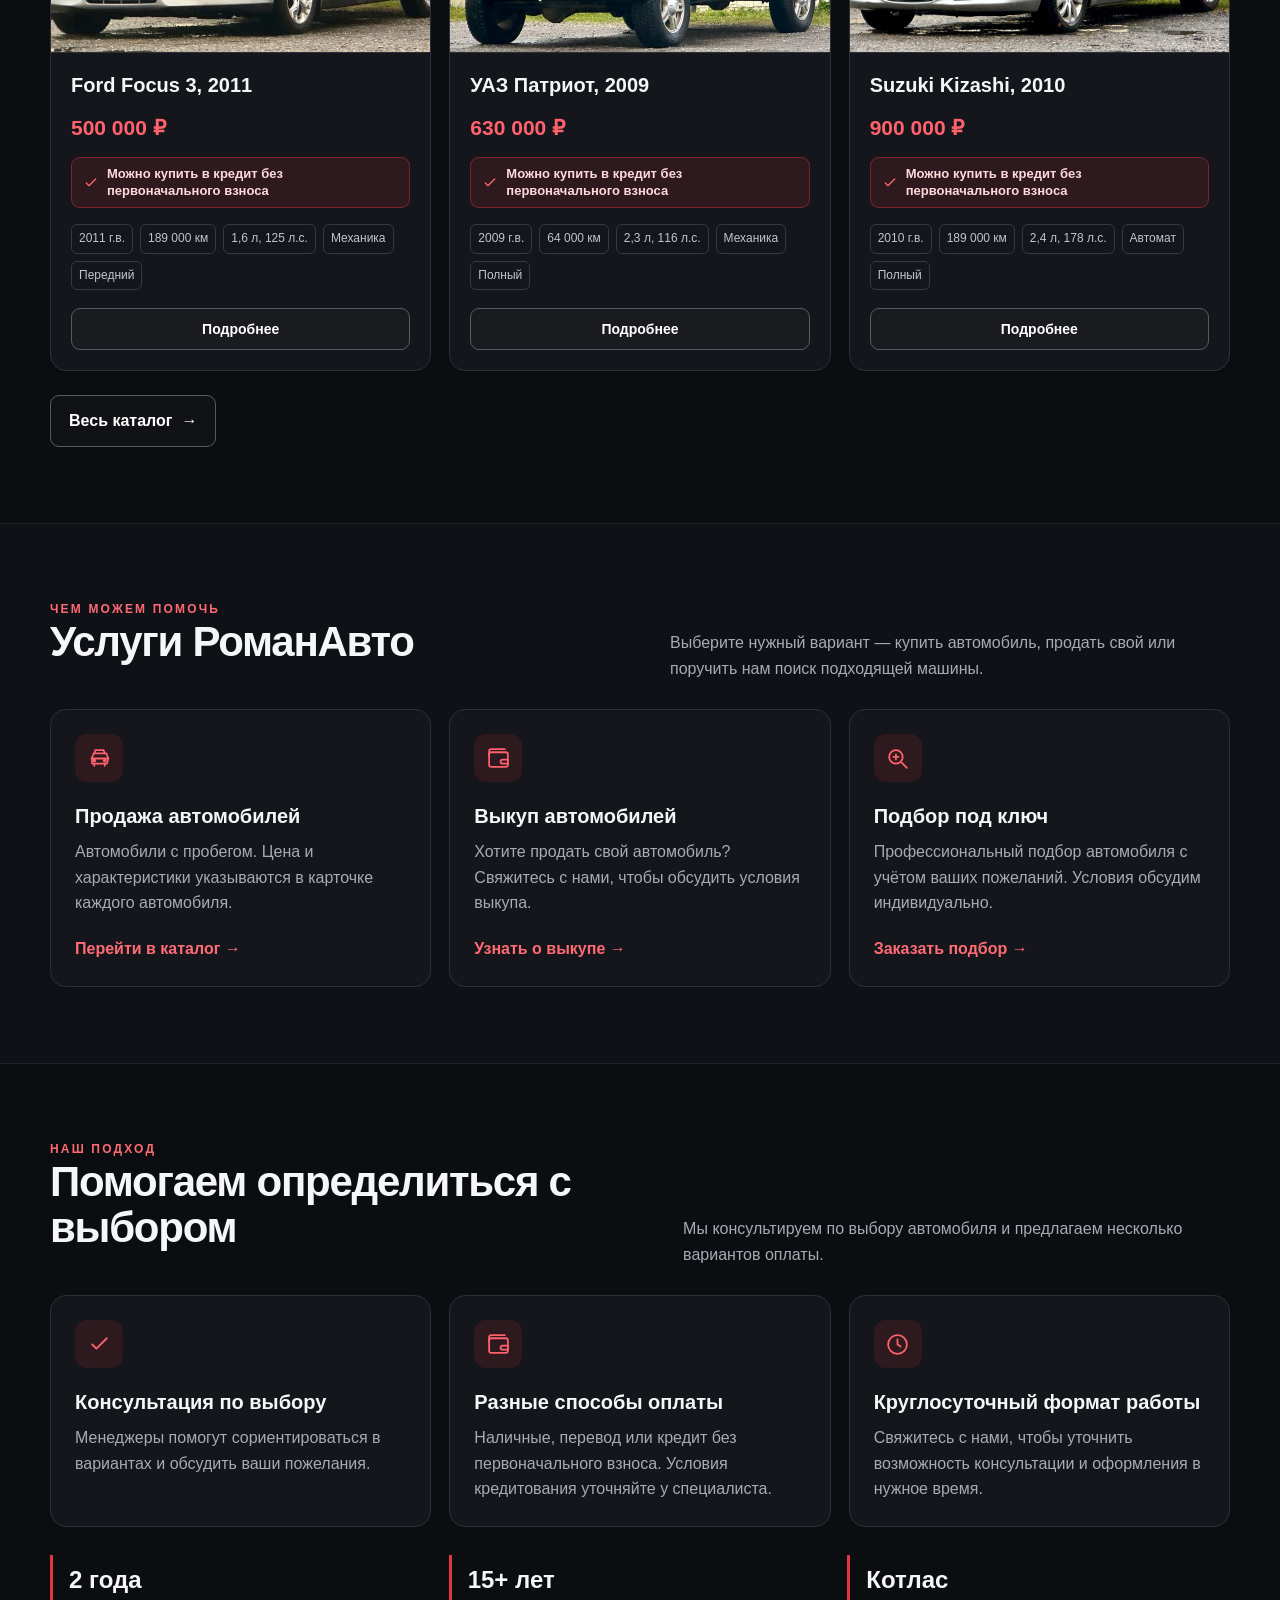
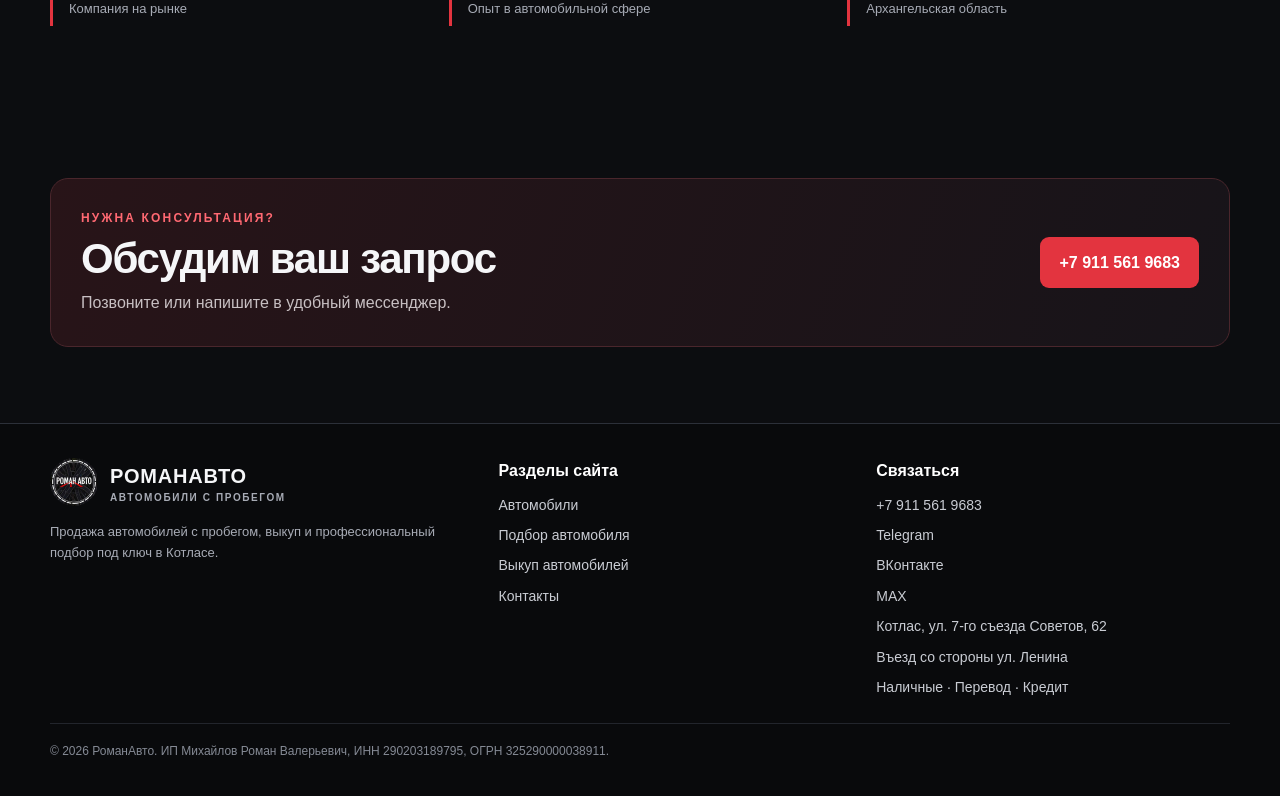
==== commit e0c9c47f: "убрал романавто" ====
--- a/index.html
+++ b/index.html
@@ -44,7 +44,7 @@
 <circle cx="388" cy="184" r="38" fill="#101116" stroke="#8e949e" stroke-width="6"/><circle cx="388" cy="184" r="18" fill="#626975" stroke="#b7bbc3" stroke-width="3"/><circle cx="388" cy="184" r="7" fill="#272b33"/>
 <path d="M54 186 L478 186" stroke="#dfe2e8" stroke-width="2"/>
 </svg></div>
-<div class="visual-label"><span>РОМАНАВТО</span><span>АВТОМОБИЛИ С ПРОБЕГОМ</span></div></div>
+<div class="visual-label"><span>АВТОМОБИЛИ С ПРОБЕГОМ</span></div></div>
 </div></section>
 <section class="section"><div class="container">
 <div class="section-head"><div><div class="eyebrow">Сейчас в продаже</div><h2>Автомобили в наличии</h2></div><p>Все автомобили можно купить в кредит без первоначального взноса.</p></div>
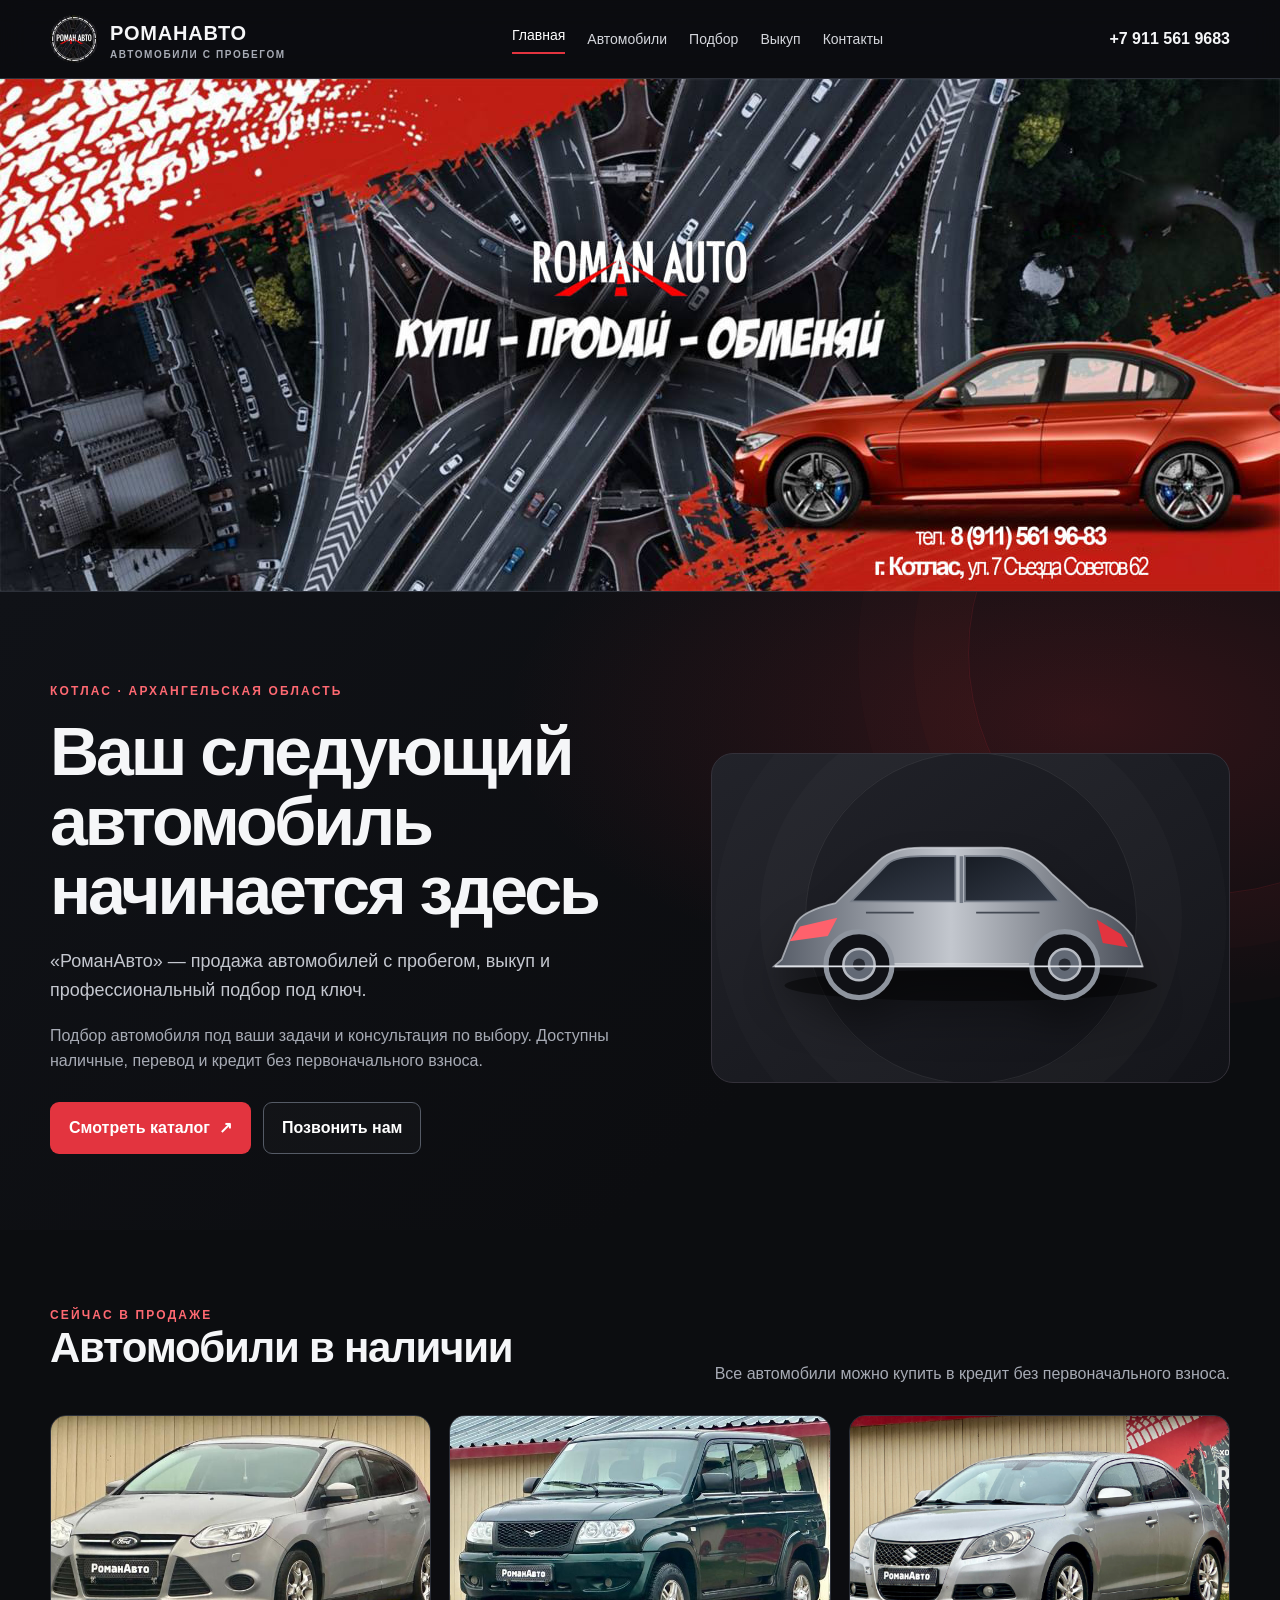
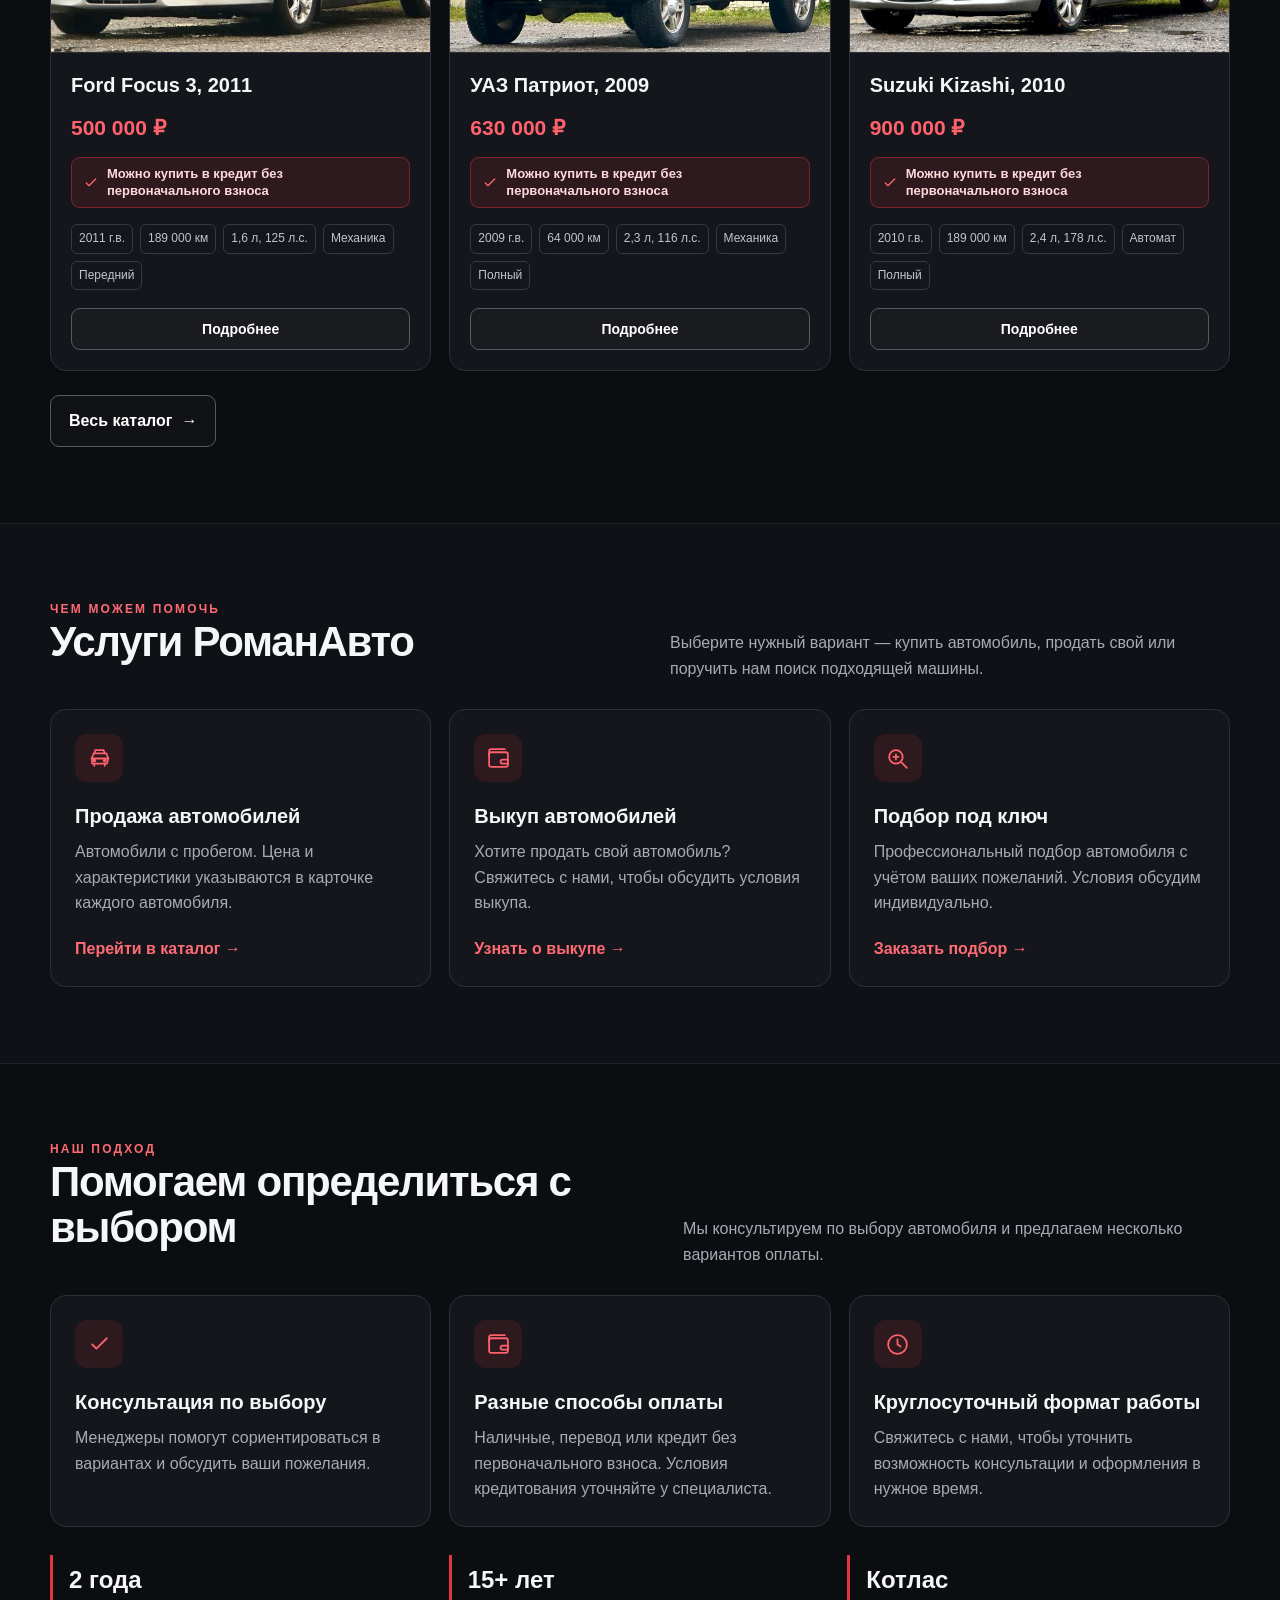
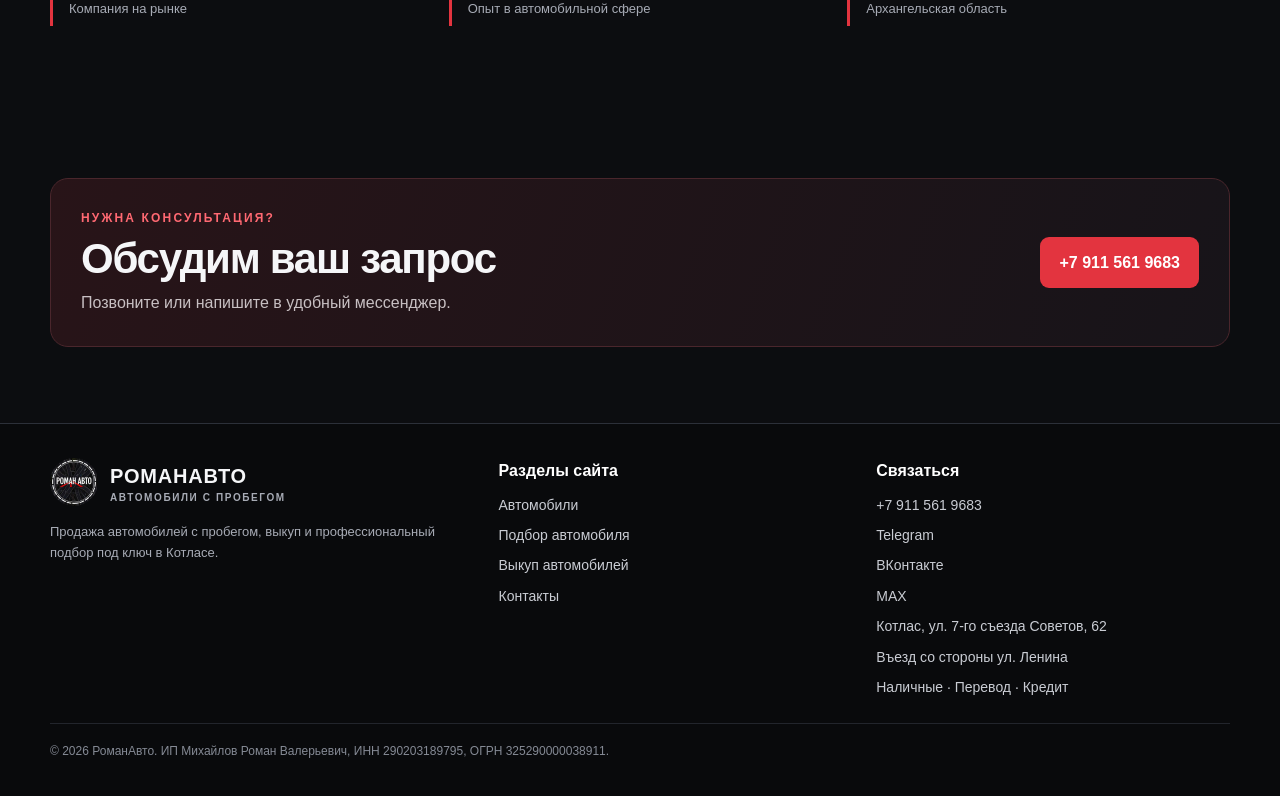
==== commit f70703c5: "убрал авто с пробегом" ====
--- a/index.html
+++ b/index.html
@@ -44,7 +44,6 @@
 <circle cx="388" cy="184" r="38" fill="#101116" stroke="#8e949e" stroke-width="6"/><circle cx="388" cy="184" r="18" fill="#626975" stroke="#b7bbc3" stroke-width="3"/><circle cx="388" cy="184" r="7" fill="#272b33"/>
 <path d="M54 186 L478 186" stroke="#dfe2e8" stroke-width="2"/>
 </svg></div>
-<div class="visual-label"><span>АВТОМОБИЛИ С ПРОБЕГОМ</span></div></div>
 </div></section>
 <section class="section"><div class="container">
 <div class="section-head"><div><div class="eyebrow">Сейчас в продаже</div><h2>Автомобили в наличии</h2></div><p>Все автомобили можно купить в кредит без первоначального взноса.</p></div>
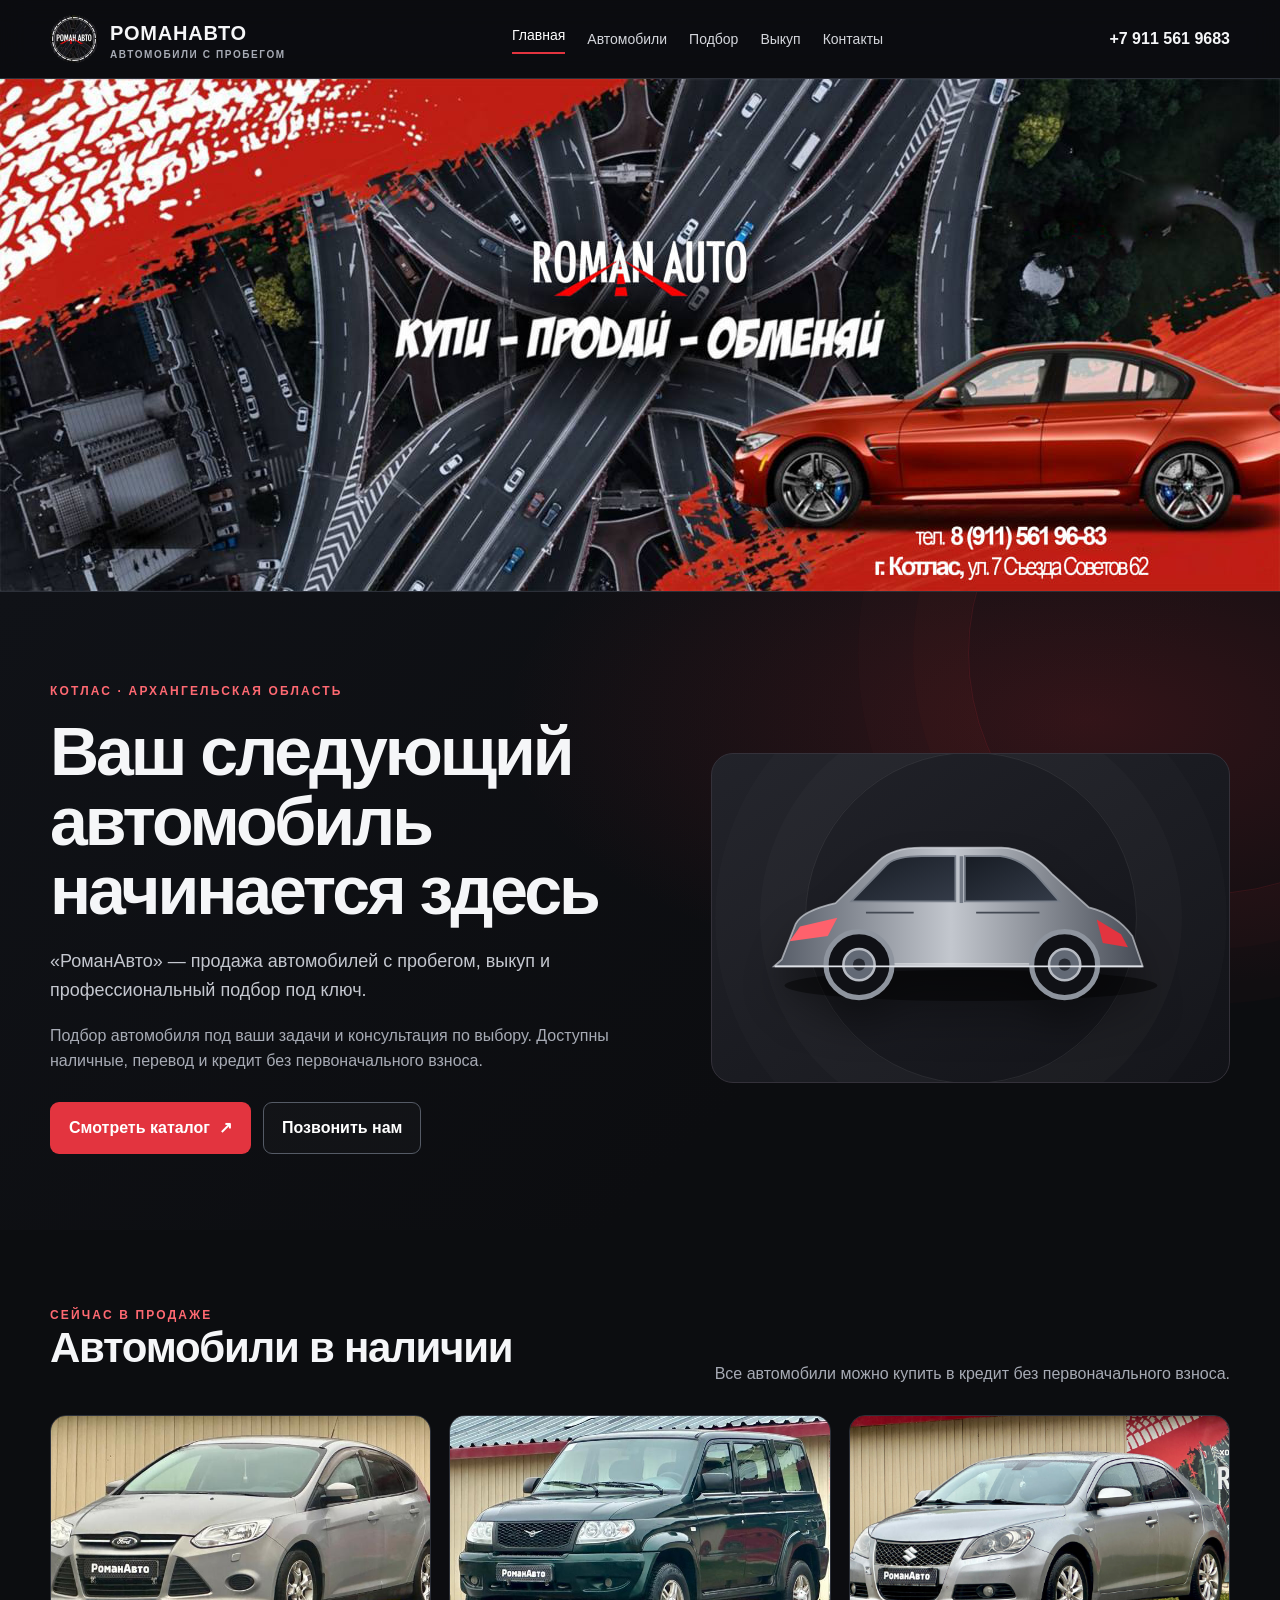
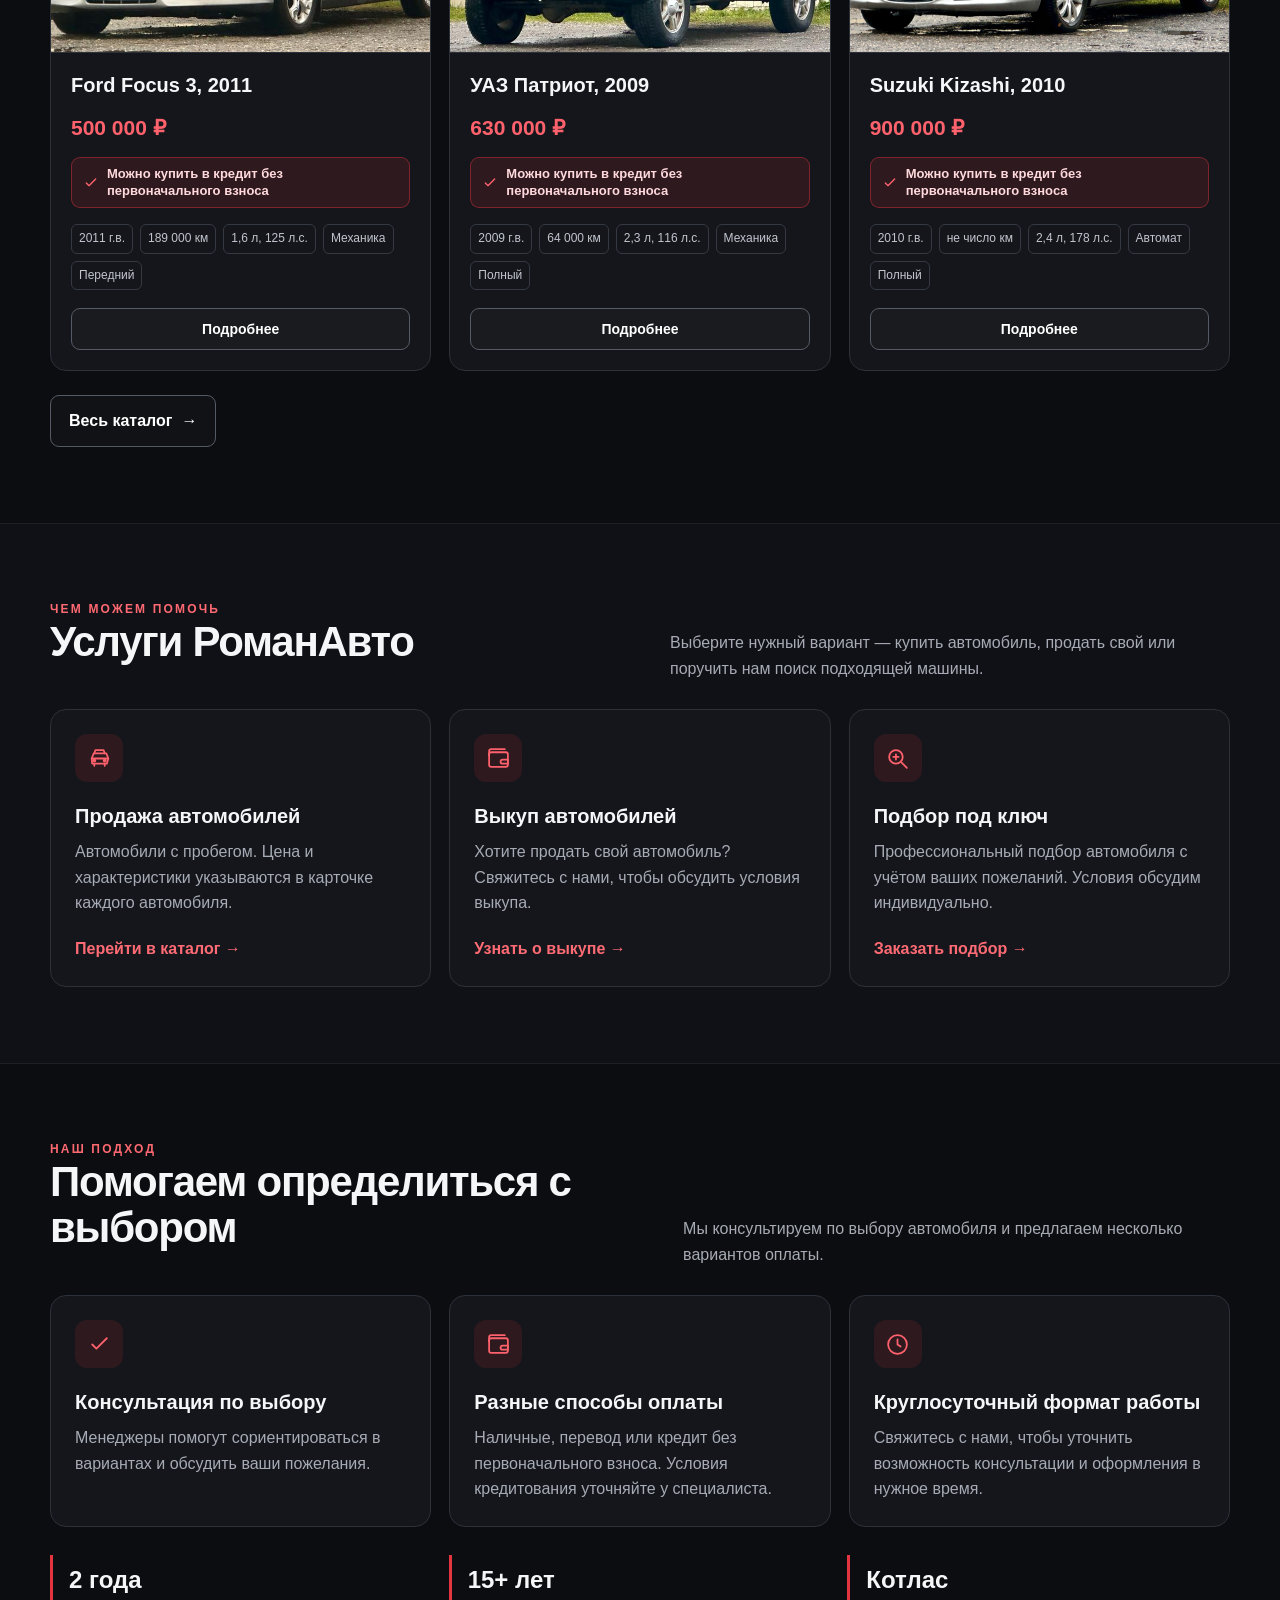
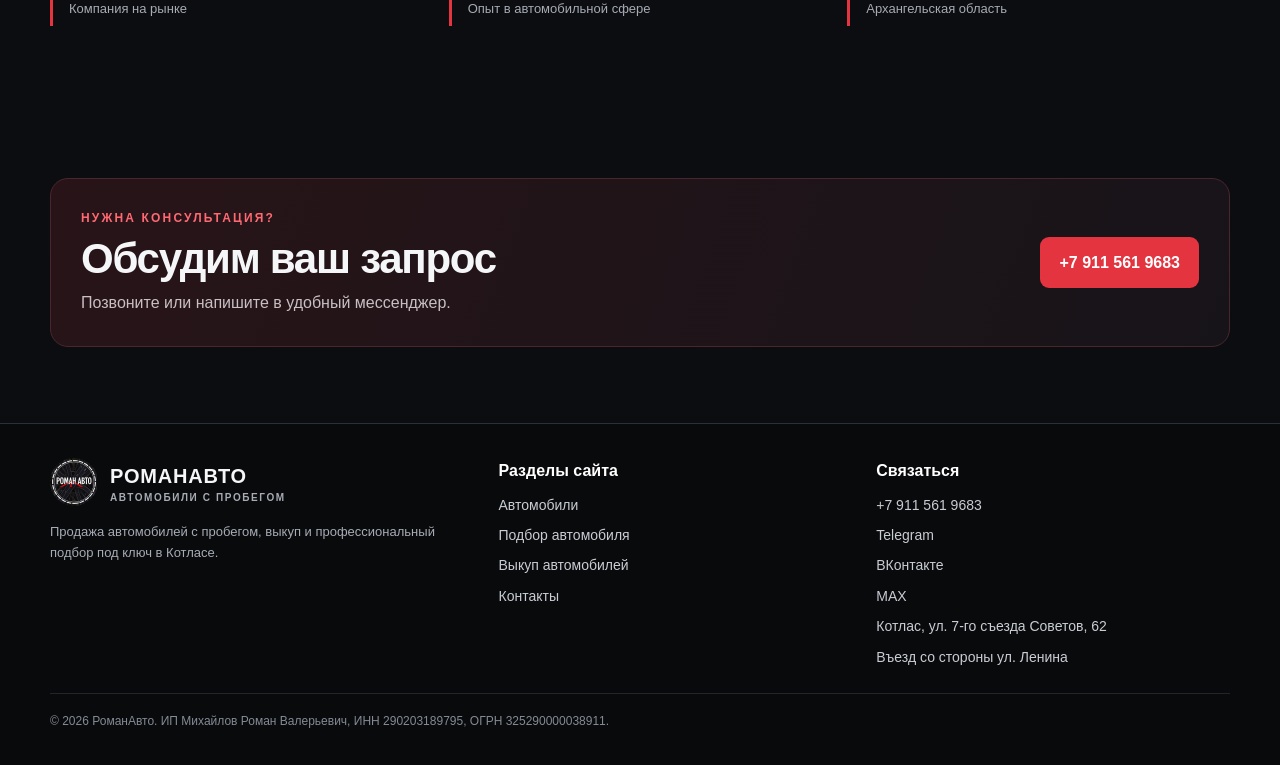
==== commit 358d2473: "убрал наличные перевод кредит" ====
--- a/index.html
+++ b/index.html
@@ -75,7 +75,14 @@
 <div class="footer-grid">
 <div><a class="brand" href="index.html"><img class="brand-logo" src="assets/logo.jpg" alt="Логотип РоманАвто" width="48" height="48"><span>РОМАНАВТО<small>АВТОМОБИЛИ С ПРОБЕГОМ</small></span></a><p class="footer-copy" style="margin-top:16px">Продажа автомобилей с пробегом, выкуп и профессиональный подбор под ключ в Котласе.</p></div>
 <div><div class="footer-title">Разделы сайта</div><div class="footer-links"><a href="catalog.html">Автомобили</a><a href="selection.html">Подбор автомобиля</a><a href="buyout.html">Выкуп автомобилей</a><a href="contacts.html">Контакты</a></div></div>
-<div><div class="footer-title">Связаться</div><div class="footer-links"><a href="tel:+79115619683">+7 911 561 9683</a><a href="https://t.me/romanavtosv" target="_blank" rel="noopener noreferrer">Telegram</a><a href="https://vk.ru/romanautos" target="_blank" rel="noopener noreferrer">ВКонтакте</a><a href="https://max.ru/u/f9LHodD0cOLLKZnavLmv0NuCX86ovNaQMR8yeBUVJR7bhbGklBV84WERnbg" target="_blank" rel="noopener noreferrer">MAX</a><a href="contacts.html#map">Котлас, ул. 7-го съезда Советов, 62</a><span>Въезд со стороны ул. Ленина</span><span>Наличные · Перевод · Кредит</span></div></div>
+<div><div class="footer-title">Связаться</div><div class="footer-links">
+    <a href="tel:+79115619683">+7 911 561 9683</a>
+    <a href="https://t.me/romanavtosv" target="_blank" rel="noopener noreferrer">Telegram</a>
+    <a href="https://vk.ru/romanautos" target="_blank" rel="noopener noreferrer">ВКонтакте</a>
+    <a href="https://max.ru/u/f9LHodD0cOLLKZnavLmv0NuCX86ovNaQMR8yeBUVJR7bhbGklBV84WERnbg" target="_blank" rel="noopener noreferrer">MAX</a>
+    <a href="contacts.html#map">Котлас, ул. 7-го съезда Советов, 62</a>
+    <span>Въезд со стороны ул. Ленина</span>
+</div></div>
 </div><div class="footer-bottom">© <span data-year></span> РоманАвто. ИП Михайлов Роман Валерьевич, ИНН 290203189795, ОГРН 325290000038911.</div>
 </div></footer>
 <script>document.querySelectorAll("[data-year]").forEach(el=>el.textContent=new Date().getFullYear());</script>
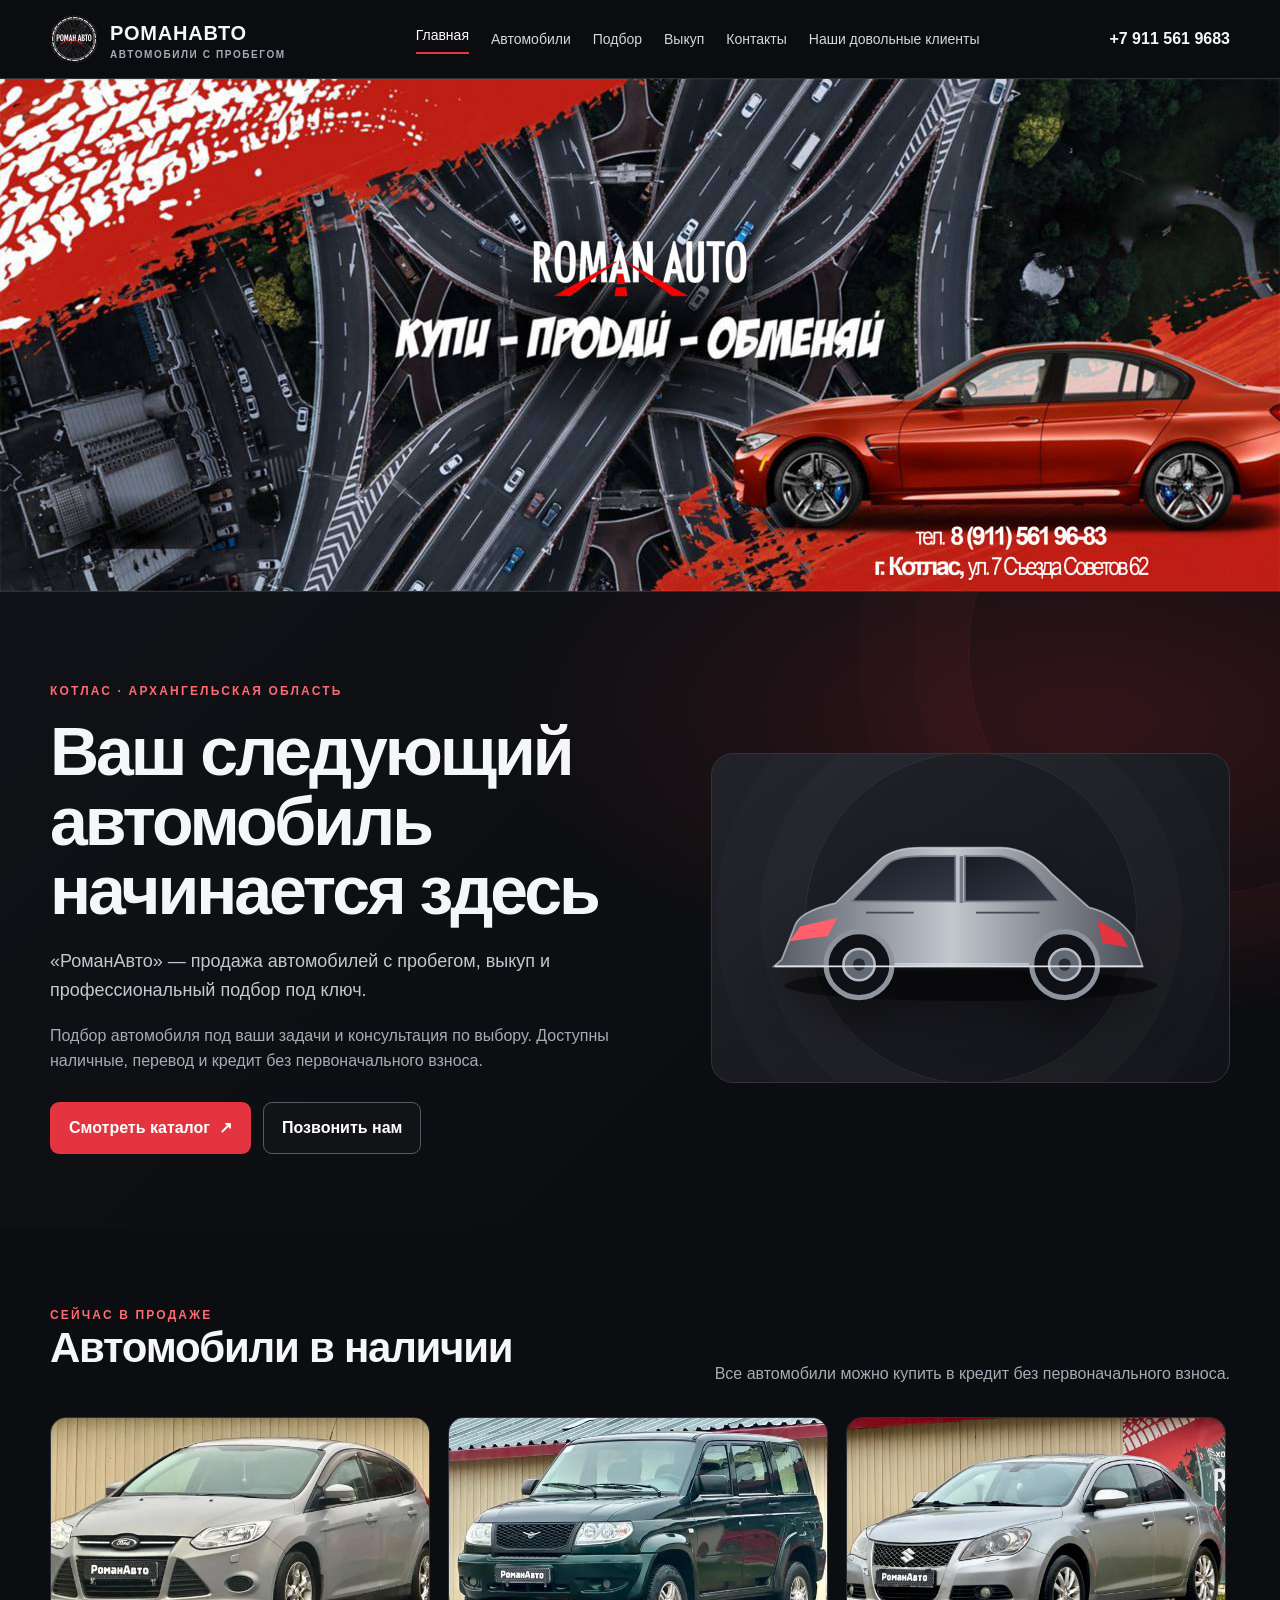
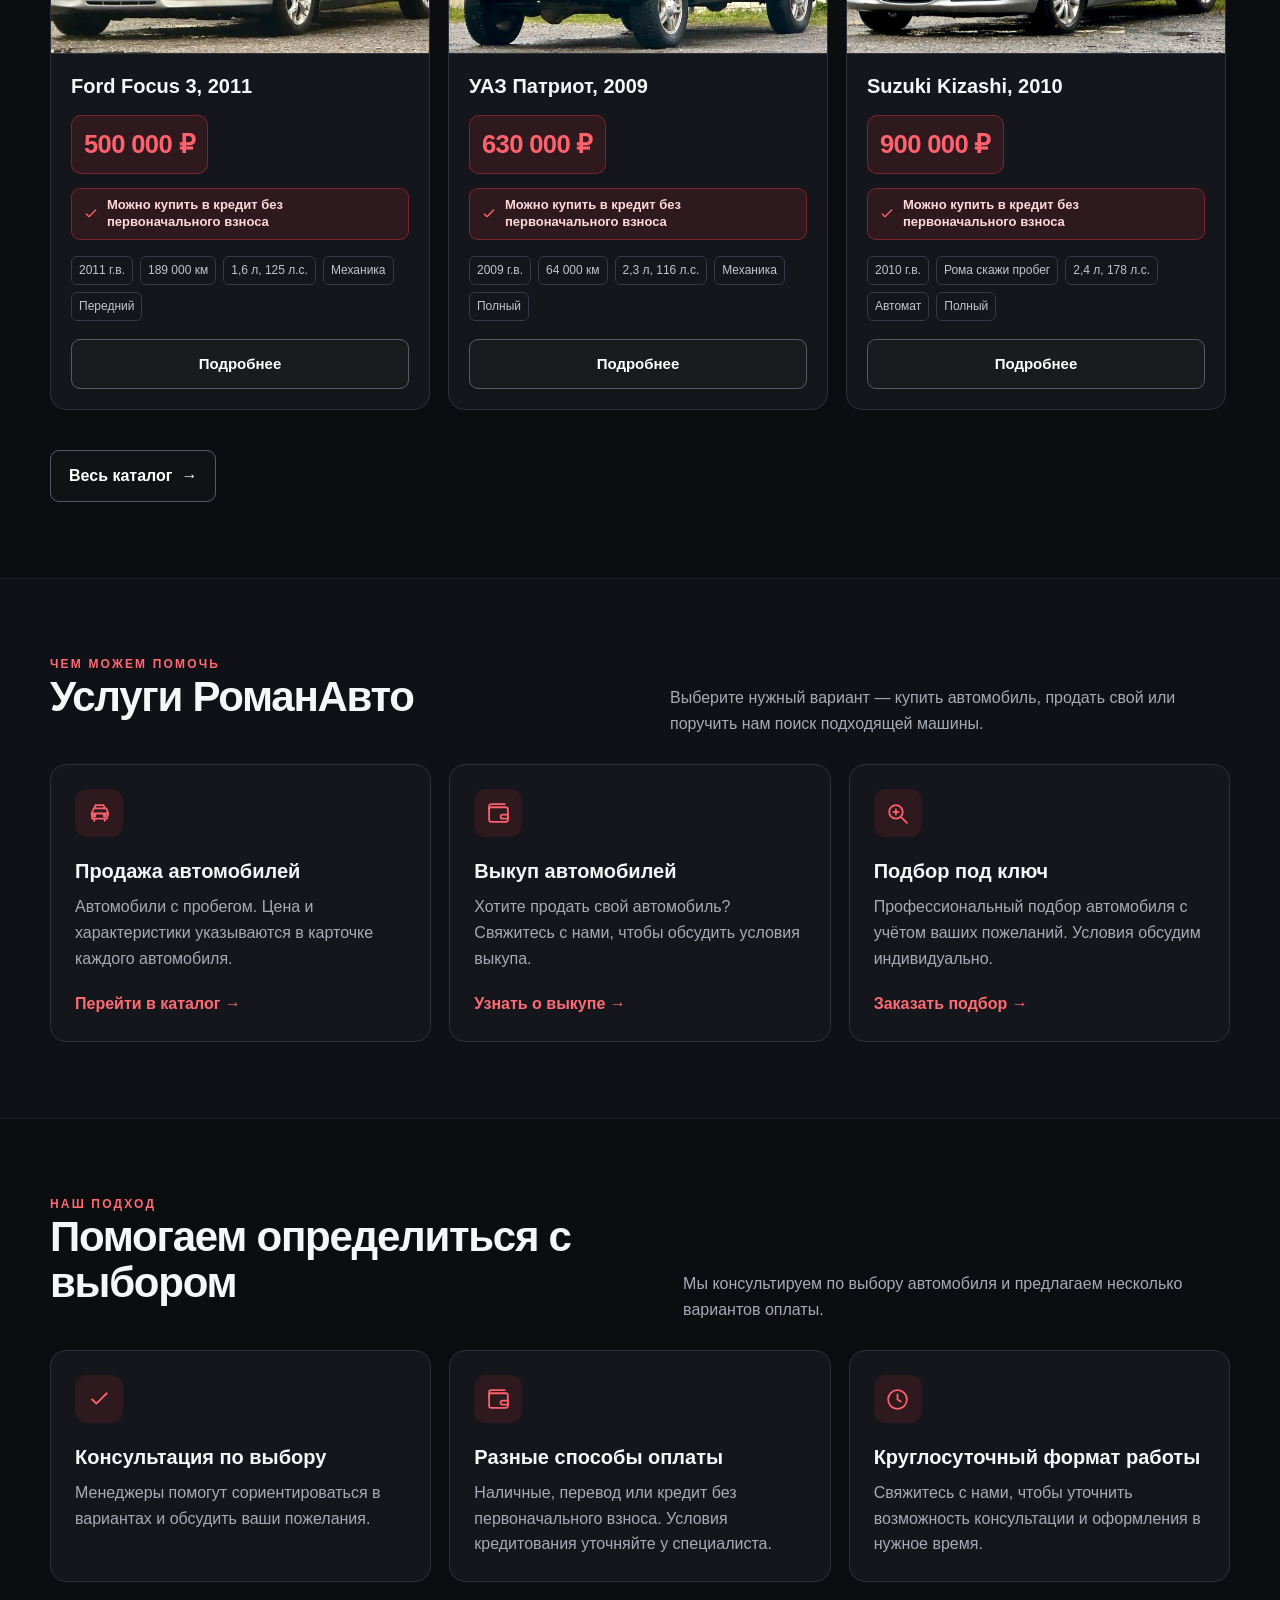
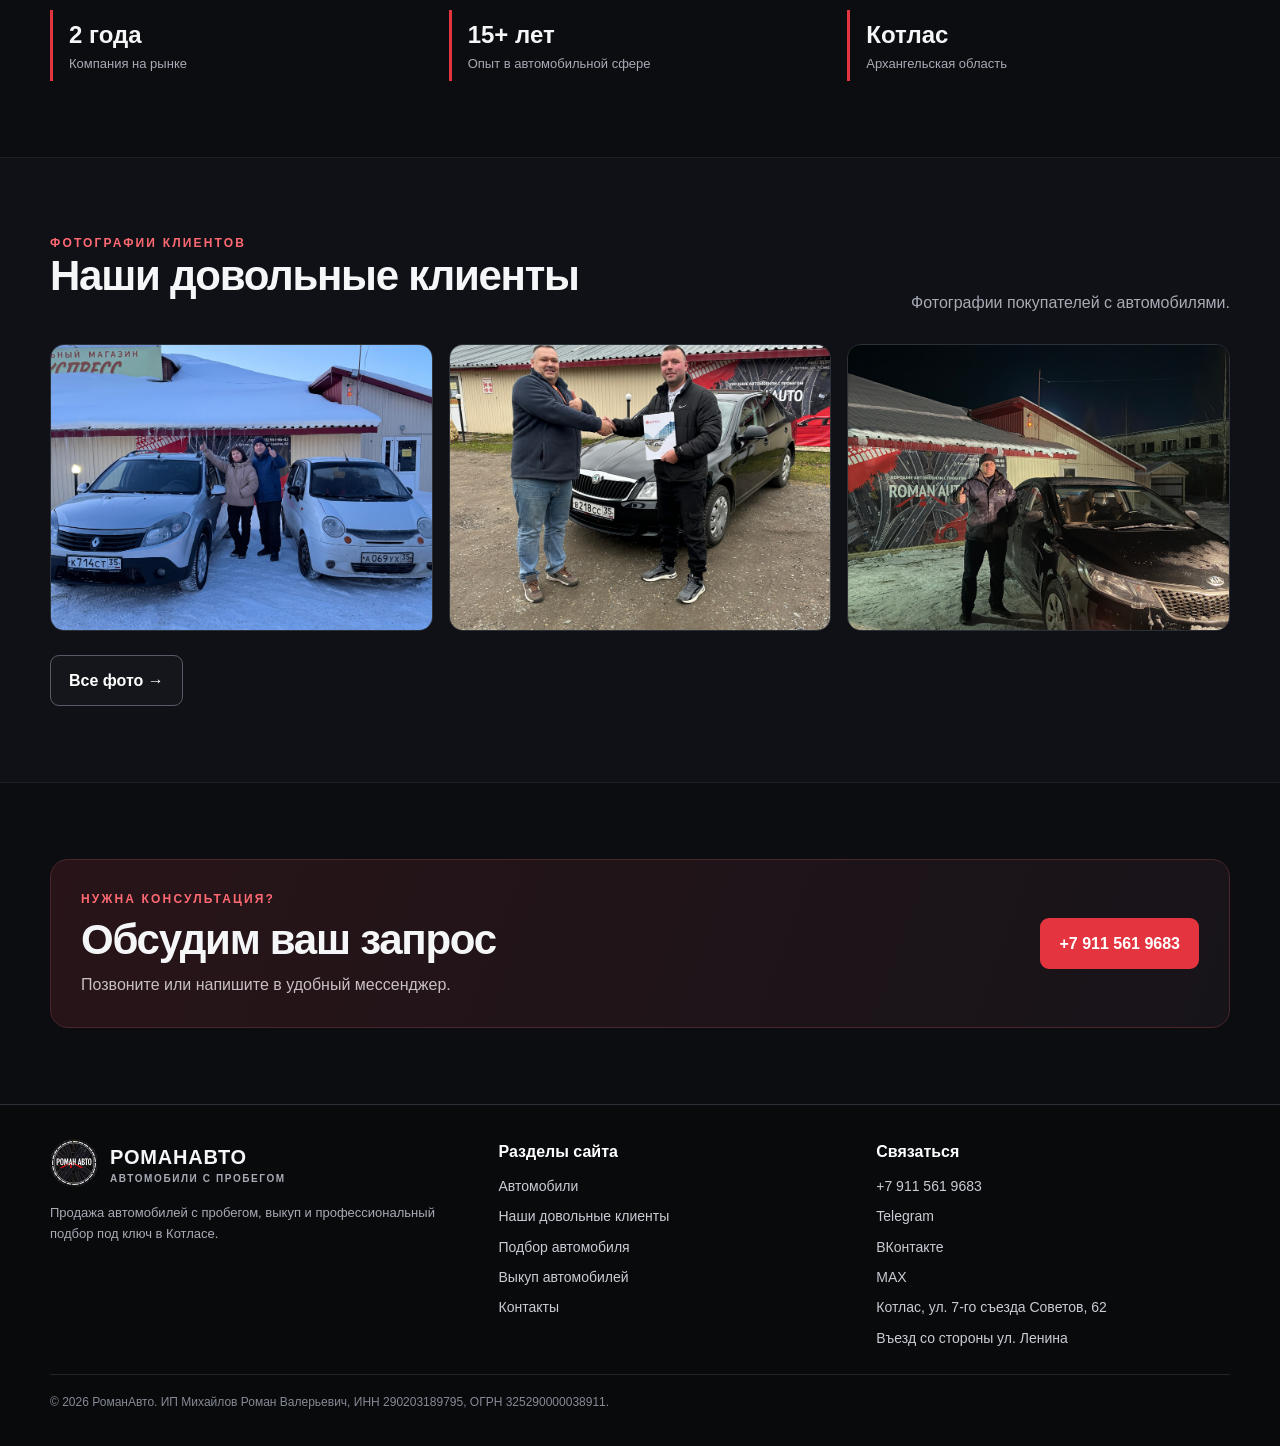
==== commit db1124e4: "Заменил на актуальную версию" ====
--- a/index.html
+++ b/index.html
@@ -6,6 +6,9 @@
 <meta name="theme-color" content="#0c0d10">
 <meta name="description" content="РоманАвто в Котласе, Архангельская область: продажа автомобилей с пробегом, выкуп и профессиональный подбор под ключ. Наличные, перевод, кредит.">
 <title>РоманАвто — автомобили с пробегом в Котласе</title>
+<meta property="og:title" content="РоманАвто — автомобили с пробегом в Котласе">
+<meta property="og:description" content="РоманАвто в Котласе, Архангельская область: продажа автомобилей с пробегом, выкуп и профессиональный подбор под ключ. Наличные, перевод, кредит.">
+<meta property="og:type" content="website">
 <link rel="stylesheet" href="assets/style.css">
 </head>
 <body>
@@ -13,7 +16,7 @@
 <header class="site-header"><div class="container header-inner">
 <a class="brand" href="index.html"><img class="brand-logo" src="assets/logo.jpg" alt="Логотип РоманАвто" width="48" height="48"><span>РОМАНАВТО<small>АВТОМОБИЛИ С ПРОБЕГОМ</small></span></a>
 <button class="menu-toggle" aria-expanded="false" aria-label="Открыть меню">Меню ☰</button>
-<nav class="nav" aria-label="Основная навигация"><a href="index.html" aria-current="page">Главная</a><a href="catalog.html" >Автомобили</a><a href="selection.html" >Подбор</a><a href="buyout.html" >Выкуп</a><a href="contacts.html" >Контакты</a></nav>
+<nav class="nav" aria-label="Основная навигация"><a href="index.html" aria-current="page">Главная</a><a href="catalog.html" >Автомобили</a><a href="selection.html" >Подбор</a><a href="buyout.html" >Выкуп</a><a href="contacts.html" >Контакты</a><a href="reviews.html">Наши довольные клиенты</a></nav>
 <a class="header-phone" href="tel:+79115619683">+7 911 561 9683</a>
 </div></header>
 <a class="promo-banner" href="catalog.html" aria-label="Перейти в каталог автомобилей">
@@ -47,7 +50,7 @@
 </div></section>
 <section class="section"><div class="container">
 <div class="section-head"><div><div class="eyebrow">Сейчас в продаже</div><h2>Автомобили в наличии</h2></div><p>Все автомобили можно купить в кредит без первоначального взноса.</p></div>
-<div class="car-grid" data-car-featured></div>
+<div class="car-grid home-car-carousel" data-car-featured aria-label="Автомобили в наличии"></div>
 <div style="margin-top:24px"><a class="btn btn-secondary" href="catalog.html">Весь каталог <span aria-hidden="true">→</span></a></div>
 </div></section>
 <section class="section section-alt"><div class="container">
@@ -67,6 +70,11 @@
 </div>
 <div class="stats"><div class="stat"><strong>2 года</strong><span>Компания на рынке</span></div><div class="stat"><strong>15+ лет</strong><span>Опыт в автомобильной сфере</span></div><div class="stat"><strong>Котлас</strong><span>Архангельская область</span></div></div>
 </div></section>
+<section class="section section-alt"><div class="container">
+<div class="section-head"><div><div class="eyebrow">Фотографии клиентов</div><h2>Наши довольные клиенты</h2></div><p>Фотографии покупателей с автомобилями.</p></div>
+<div class="reviews-grid" data-reviews-preview><div class="review-empty">Отзывы скоро появятся. Следите за обновлениями!</div></div>
+<div style="margin-top:24px"><a class="btn btn-secondary" href="reviews.html">Все фото →</a></div>
+</div></section>
 <section class="section"><div class="container">
 <div class="cta-band"><div><div class="eyebrow">Нужна консультация?</div><h2 style="margin:8px 0">Обсудим ваш запрос</h2><p>Позвоните или напишите в удобный мессенджер.</p></div><a class="btn btn-primary" href="tel:+79115619683">+7 911 561 9683</a></div>
 </div></section>
@@ -74,11 +82,11 @@
 <footer class="site-footer"><div class="container">
 <div class="footer-grid">
 <div><a class="brand" href="index.html"><img class="brand-logo" src="assets/logo.jpg" alt="Логотип РоманАвто" width="48" height="48"><span>РОМАНАВТО<small>АВТОМОБИЛИ С ПРОБЕГОМ</small></span></a><p class="footer-copy" style="margin-top:16px">Продажа автомобилей с пробегом, выкуп и профессиональный подбор под ключ в Котласе.</p></div>
-<div><div class="footer-title">Разделы сайта</div><div class="footer-links"><a href="catalog.html">Автомобили</a><a href="selection.html">Подбор автомобиля</a><a href="buyout.html">Выкуп автомобилей</a><a href="contacts.html">Контакты</a></div></div>
+<div><div class="footer-title">Разделы сайта</div><div class="footer-links"><a href="catalog.html">Автомобили</a><a href="reviews.html">Наши довольные клиенты</a><a href="selection.html">Подбор автомобиля</a><a href="buyout.html">Выкуп автомобилей</a><a href="contacts.html">Контакты</a></div></div>
 <div><div class="footer-title">Связаться</div><div class="footer-links">
     <a href="tel:+79115619683">+7 911 561 9683</a>
     <a href="https://t.me/romanavtosv" target="_blank" rel="noopener noreferrer">Telegram</a>
-    <a href="https://vk.ru/romanautos" target="_blank" rel="noopener noreferrer">ВКонтакте</a>
+    <a href="https://vk.me/center" target="_blank" rel="noopener noreferrer">ВКонтакте</a>
     <a href="https://max.ru/u/f9LHodD0cOLLKZnavLmv0NuCX86ovNaQMR8yeBUVJR7bhbGklBV84WERnbg" target="_blank" rel="noopener noreferrer">MAX</a>
     <a href="contacts.html#map">Котлас, ул. 7-го съезда Советов, 62</a>
     <span>Въезд со стороны ул. Ленина</span>
@@ -86,6 +94,6 @@
 </div><div class="footer-bottom">© <span data-year></span> РоманАвто. ИП Михайлов Роман Валерьевич, ИНН 290203189795, ОГРН 325290000038911.</div>
 </div></footer>
 <script>document.querySelectorAll("[data-year]").forEach(el=>el.textContent=new Date().getFullYear());</script>
-<script src="assets/cars.js"></script><script src="assets/script.js"></script>
+<script src="assets/cars.js"></script><script src="assets/reviews.js"></script><script src="assets/script.js"></script>
 </body>
 </html>
--- a/assets/style.css
+++ b/assets/style.css
@@ -83,7 +83,19 @@
 .filter-row input, .filter-row select, .form-control { background:#0e1014; border:1px solid #343944; color:#fff; padding:12px 14px; border-radius:9px; min-height:46px; }
 .filter-row input { flex:1; min-width:210px; }
 .filter-row select { min-width:180px; }
-.car-grid { display:grid; grid-template-columns:repeat(3,1fr); gap:18px; }
+.car-grid { display:grid; grid-template-columns:repeat(3,minmax(0,1fr)); gap:18px; }
+.home-car-carousel {
+  grid-auto-flow:column;
+  grid-auto-columns:calc((100% - 36px) / 3);
+  grid-template-columns:none;
+  overflow-x:auto;
+  overscroll-behavior-x:contain;
+  scroll-snap-type:x mandatory;
+  padding:2px 2px 16px;
+  scrollbar-width:thin;
+  scrollbar-color:var(--red) var(--panel-2);
+}
+.home-car-carousel .car-card { min-width:0; scroll-snap-align:start; }
 .car-card { background:var(--panel); border:1px solid var(--line); border-radius:16px; overflow:hidden; display:flex; flex-direction:column; }
 .car-card-body { padding:20px; display:flex; flex-direction:column; flex:1; }
 .car-placeholder { min-height:190px; display:grid; place-items:center; background:linear-gradient(145deg,#252831,#111318); border-bottom:1px solid var(--line); position:relative; overflow:hidden; }
@@ -140,7 +152,8 @@
   .nav a { font-size:13px; }
   .header-phone { display:none; }
   .hero-grid { gap:28px; }
-  .car-grid { grid-template-columns:repeat(2,1fr); }
+  .car-grid { grid-template-columns:repeat(2,minmax(0,1fr)); }
+  .home-car-carousel { grid-auto-columns:calc((100% - 18px) / 2); grid-template-columns:none; }
   .grid-3 { grid-template-columns:repeat(2,1fr); }
 }
 @media (max-width: 720px) {
@@ -155,7 +168,8 @@
   .section { padding:54px 0; }
   .section-head { display:block; }
   .section-head p { margin-top:12px; }
-  .grid-3, .grid-2, .car-grid, .contact-grid, .footer-grid { grid-template-columns:1fr; }
+  .grid-3, .grid-2, .car-grid:not(.home-car-carousel), .contact-grid, .footer-grid { grid-template-columns:1fr; }
+  .home-car-carousel { grid-auto-columns: min(84%, 340px); grid-template-columns:none; }
   .stats { grid-template-columns:1fr; gap:12px; }
   .cta-band { display:block; padding:23px; }
   .cta-band .btn { margin-top:18px; width:100%; }
@@ -164,3 +178,48 @@
 }
 .map-embed { position:relative; margin-top:16px; border-radius:14px; overflow:hidden; aspect-ratio:16/9; min-height:320px; background:#1a1b20; }
 .map-embed iframe { position:absolute; inset:0; width:100%; height:100%; border:0; }
+
+/* Фотоальбом покупателей */
+.reviews-grid { display:grid; grid-template-columns:repeat(3,minmax(0,1fr)); gap:16px; }
+.album-photo { display:block; overflow:hidden; border-radius:14px; border:1px solid var(--line); background:var(--panel); aspect-ratio:4/3; }
+.album-photo img { display:block; width:100%; height:100%; object-fit:cover; transition:transform .25s ease; }
+.album-photo:hover img { transform:scale(1.04); }
+.photo-album .review-empty { grid-column:1/-1; }
+.review-empty { padding:28px; border:1px dashed #454a55; border-radius:14px; color:var(--muted); background:rgba(255,255,255,.02); }
+@media (max-width:800px) { .reviews-grid { grid-template-columns:repeat(2,minmax(0,1fr)); } }
+@media (max-width:540px) { .reviews-grid { grid-template-columns:repeat(2,minmax(0,1fr)); gap:10px; } }
+
+
+/* Улучшенные карточки автомобилей и быстрые контакты */
+.car-card .car-price {
+  display: inline-flex; align-self: flex-start; align-items:center;
+  background: rgba(227,52,63,.12); border:1px solid rgba(227,52,63,.42);
+  border-radius:10px; padding:8px 12px; font-size:clamp(22px,2vw,28px);
+  letter-spacing:-.025em; margin:8px 0 12px;
+}
+.car-card .btn { min-height:50px; font-size:15px; }
+.car-card .car-placeholder img { display:block; width:100%; height:100%; object-fit:cover; position:relative; z-index:1; }
+.car-card .car-placeholder { aspect-ratio:16/10; min-height:0; }
+.detail-contact-actions { display:flex; flex-wrap:wrap; gap:10px; margin-top:18px; }
+.detail-contact-actions .btn { flex:1 1 180px; }
+.btn-telegram { background:#229ED9; color:#fff; border-color:#229ED9; }
+.gallery-main { position:relative; cursor:zoom-in; touch-action:pan-y; }
+.gallery-controls { display:flex; justify-content:space-between; gap:10px; margin-top:8px; }
+.gallery-control { border:1px solid var(--line); background:var(--panel); color:#fff; border-radius:9px; padding:10px 15px; cursor:pointer; }
+.gallery-control:hover { border-color:var(--red); }
+.photo-lightbox { position:fixed; inset:0; z-index:1000; background:rgba(0,0,0,.94); display:none; align-items:center; justify-content:center; padding:60px 70px; }
+.photo-lightbox.open { display:flex; }
+.photo-lightbox img { max-width:100%; max-height:100%; object-fit:contain; }
+.photo-lightbox button { position:absolute; border:1px solid #555; color:white; background:rgba(30,30,30,.8); border-radius:50%; width:46px; height:46px; font-size:24px; cursor:pointer; }
+.photo-lightbox .lightbox-close { top:18px; right:18px; }
+.photo-lightbox .lightbox-prev { left:18px; top:50%; }
+.photo-lightbox .lightbox-next { right:18px; top:50%; }
+.photo-lightbox .lightbox-count { position:absolute; bottom:18px; color:#fff; font-size:14px; }
+@media (max-width:800px) {
+  .detail-contact-actions { display:grid; grid-template-columns:1fr 1fr; }
+  .detail-contact-actions .btn { min-width:0; padding:12px 10px; }
+  .photo-lightbox { padding:58px 12px; }
+  .photo-lightbox .lightbox-prev { left:6px; }
+  .photo-lightbox .lightbox-next { right:6px; }
+}
+@media (prefers-reduced-motion: reduce) { .album-photo img, .btn { transition:none; } }
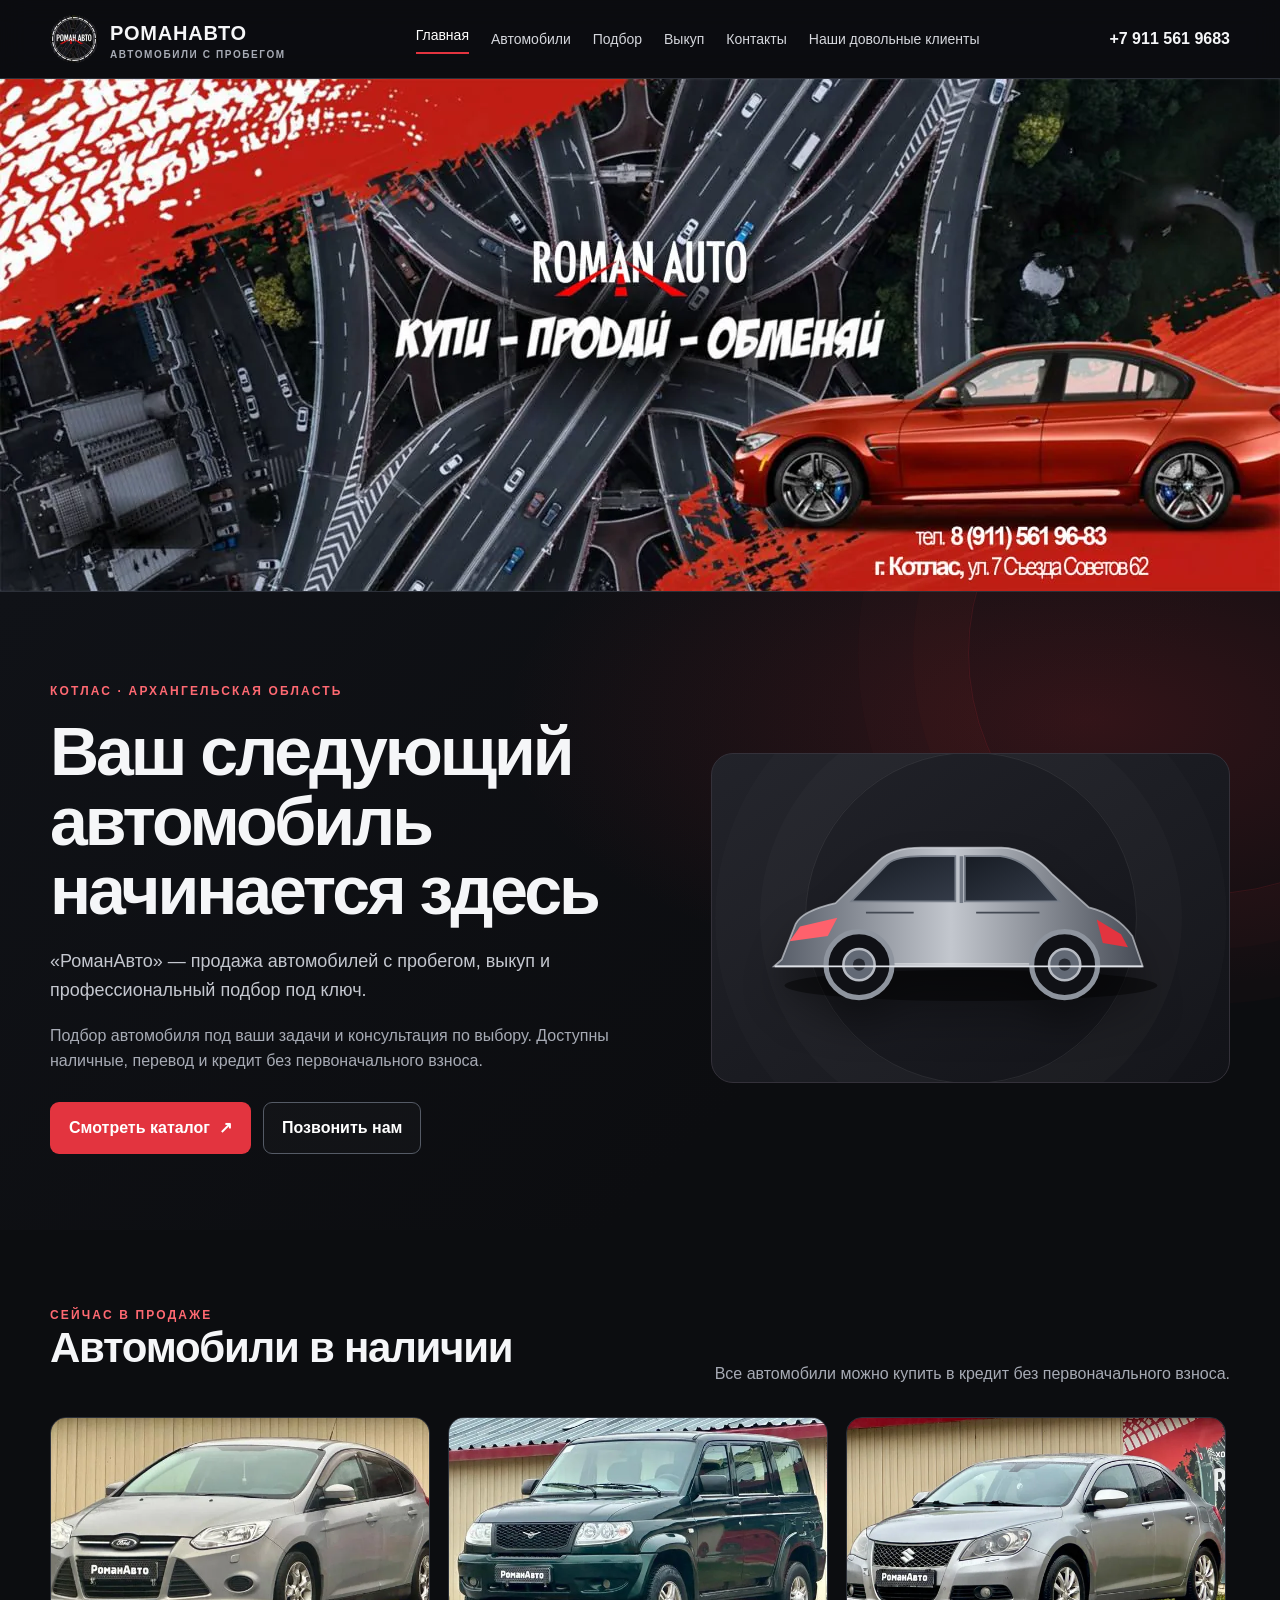
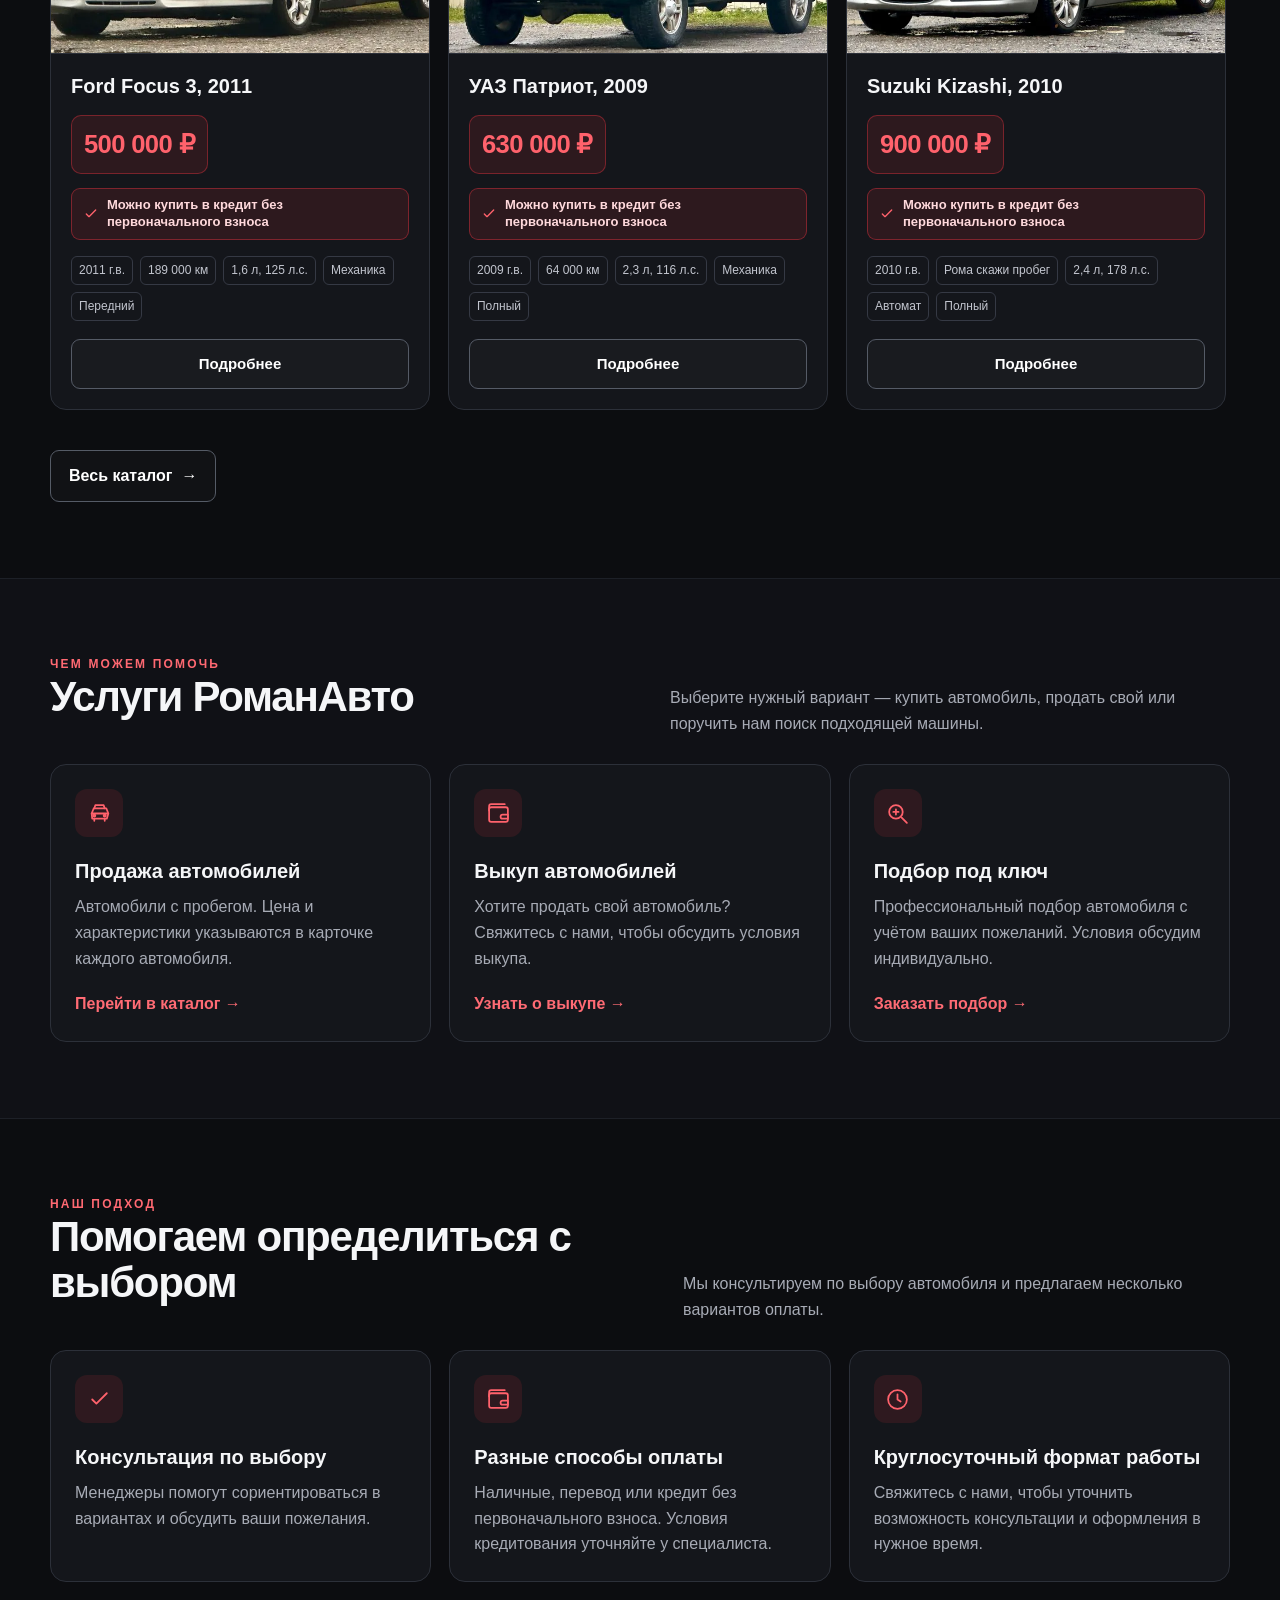
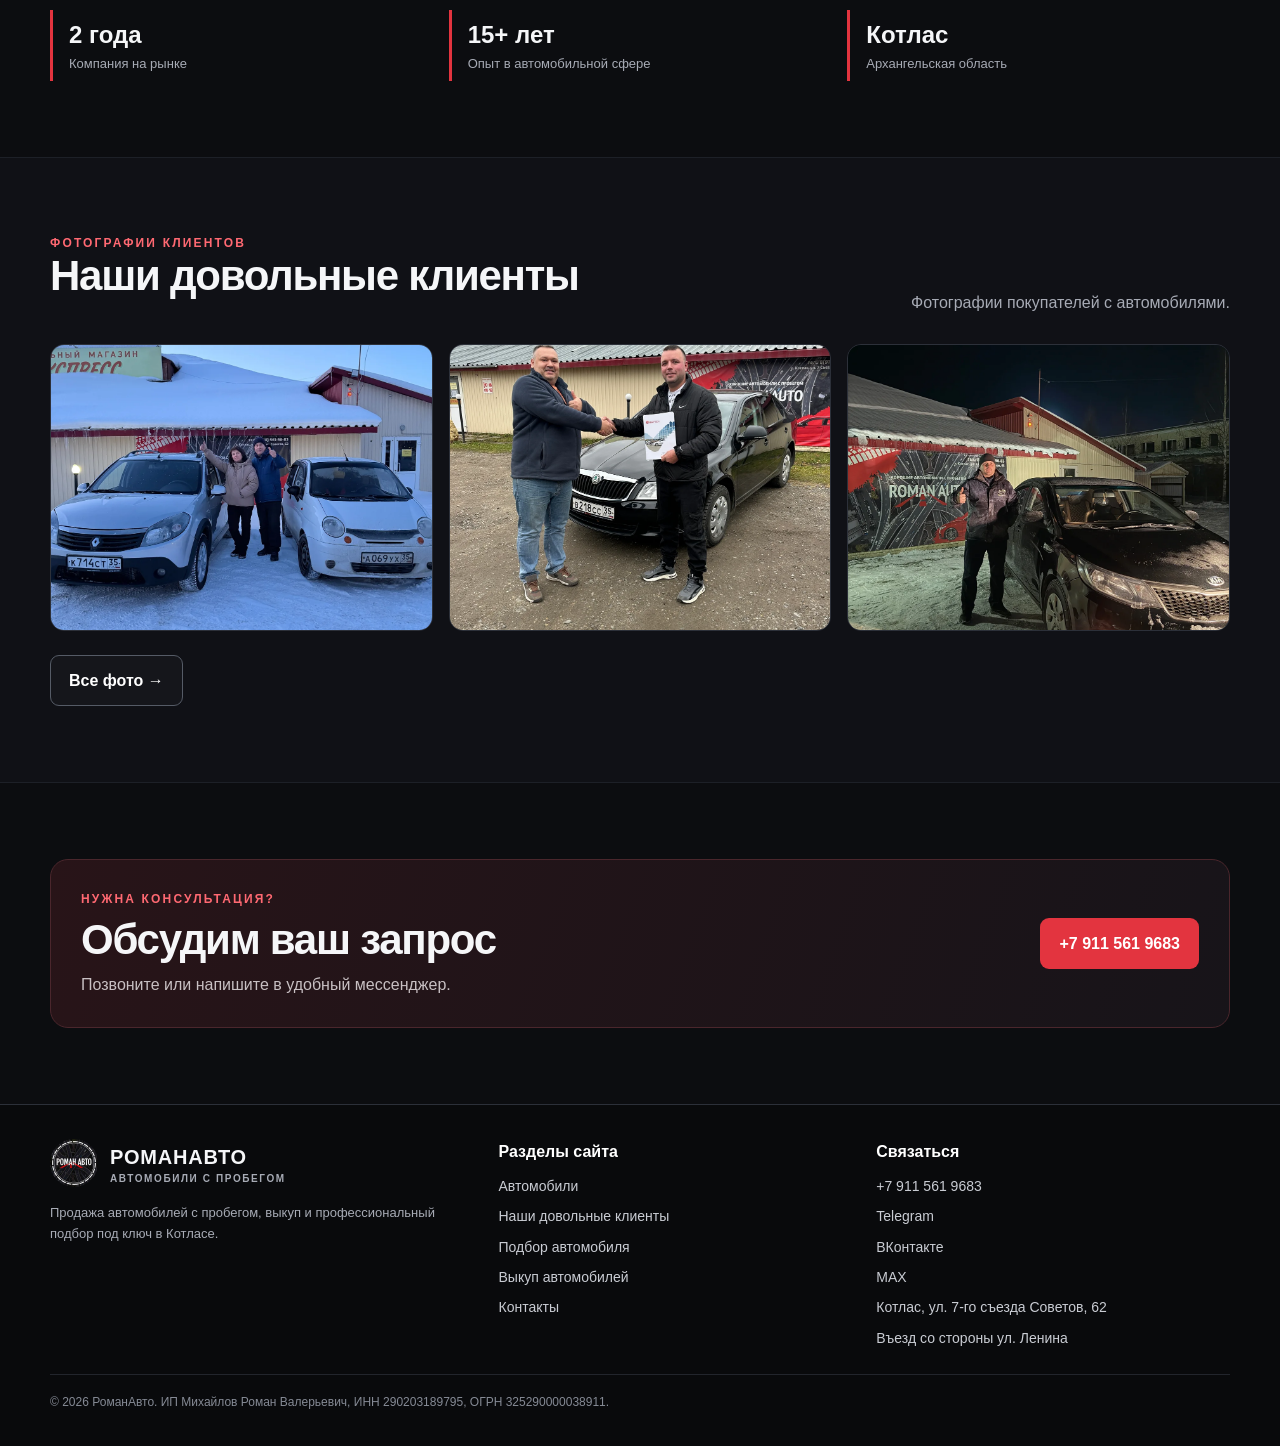
==== commit b2c33d7f: "Сжал файлы" ====
--- a/index.html
+++ b/index.html
@@ -20,7 +20,7 @@
 <a class="header-phone" href="tel:+79115619683">+7 911 561 9683</a>
 </div></header>
 <a class="promo-banner" href="catalog.html" aria-label="Перейти в каталог автомобилей">
-  <img src="assets/banner.jpg" alt="РоманАвто — акции и предложения по автомобилям" width="1600" height="420">
+  <picture><source srcset="assets/banner.webp" type="image/webp"><img src="assets/banner.jpg" alt="РоманАвто — акции и предложения по автомобилям" width="1600" height="420"></picture>
 </a>
 <main id="main">
 <section class="hero"><div class="container hero-grid">
